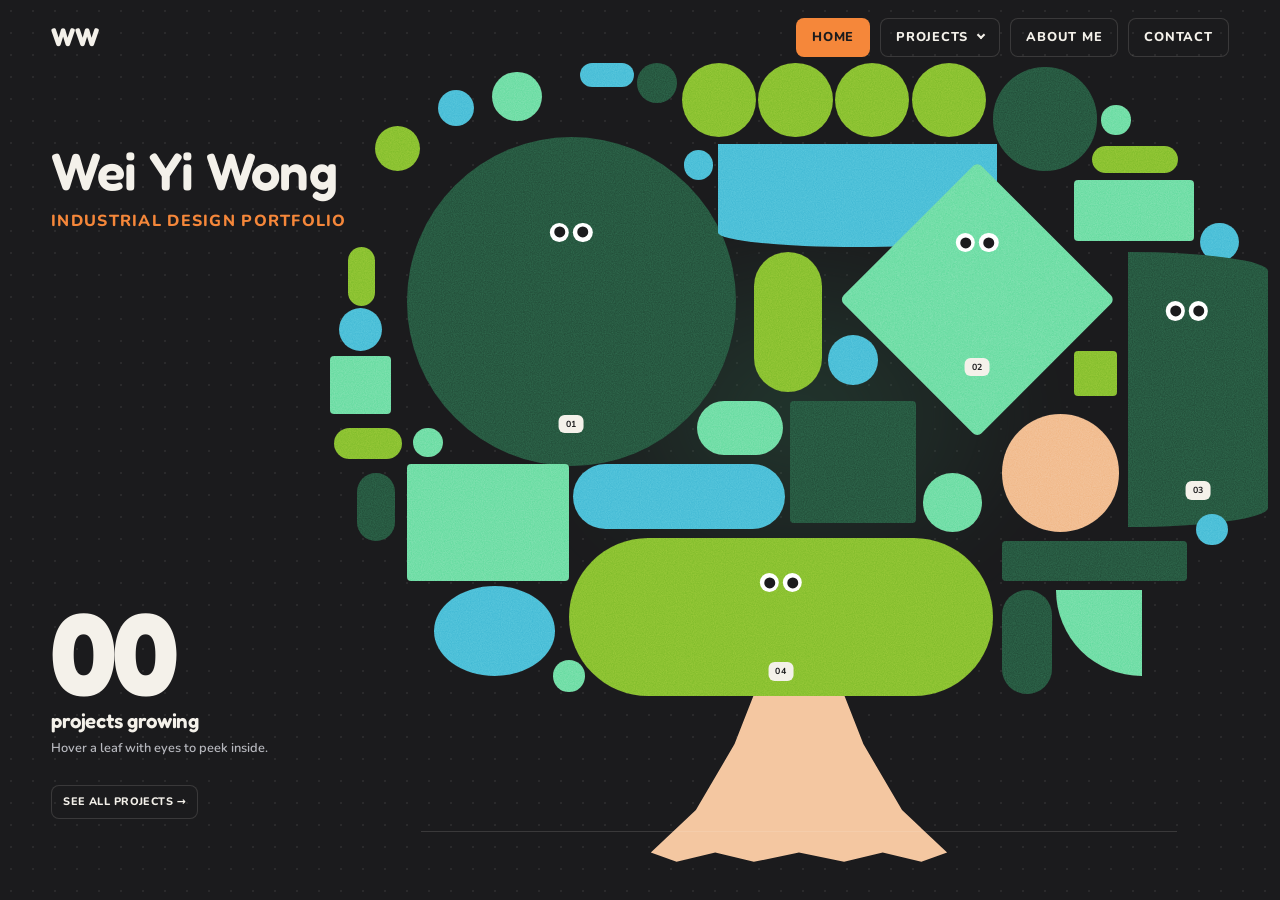
==== index.html @ 43189ab5 "Portfolio Website" ====
<!doctype html>
<html lang="en">
<head>
  <meta charset="utf-8">
  <meta name="viewport" content="width=device-width, initial-scale=1">
  <title>Wei Yi Wong · Industrial Design</title>
  <meta name="description" content="Industrial design portfolio of Wei Yi Wong, Wentworth Institute of Technology. Every leaf on the tree is a project.">
  <link rel="preconnect" href="https://fonts.googleapis.com">
  <link rel="preconnect" href="https://fonts.gstatic.com" crossorigin>
  <link href="https://fonts.googleapis.com/css2?family=Anton&family=Fredoka:wght@400..700&family=Nunito:ital,wght@0,400..800;1,400&display=swap" rel="stylesheet">
  <link rel="stylesheet" href="css/style.css">
  <link rel="stylesheet" href="css/tree.css">
</head>
<body class="home tree-home">
  <a class="skip-link" href="projects.html">Skip to projects</a>

  <header class="topbar">
    <a class="logo" href="index.html" aria-label="Wei Yi Wong, home">WW</a>
    <nav class="nav" aria-label="Main">
      <a class="btn ghost" href="index.html" aria-current="page">Home</a>
      <a class="btn ghost" href="projects.html">Projects</a>
      <a class="btn ghost" href="about.html">About me</a>
      <a class="btn ghost" href="contact.html">Contact</a>
    </nav>
  </header>

  <main class="t-stage">
    <!-- left: intro, then the big project number that changes with each leaf -->
    <section class="t-text" aria-label="Introduction">
      <h1 class="t-name">Wei Yi Wong</h1>
      <p class="t-kicker">Industrial Design Portfolio</p>

      <div class="t-label" id="tLabel" aria-live="polite">
        <div class="t-num" id="tNum"><span class="u">_</span>00</div>
        <h2 class="t-title" id="tTitle">projects growing</h2>
        <p class="t-tag" id="tTag">Hover a leaf with eyes to peek inside.</p>
        <a class="t-go" id="tGo" href="projects.html">See all projects →</a>
      </div>
    </section>

    <!-- right: the tree -->
    <div class="t-tree-wrap">
      <div class="t-glow" aria-hidden="true"></div>
      <div class="t-tree" id="tTree">
        <div class="t-trunk" aria-hidden="true">
          <span class="deco-worm" data-len="3" data-cell="20"></span>
        </div>
        <!-- leaves are added here by js/tree.js -->
        <div class="t-canopy" id="tCanopy"></div>
      </div>
      <div class="t-ground" aria-hidden="true"></div>
    </div>
  </main>

  <script src="js/projects.js"></script>
  <script src="js/tree.js"></script>
  <script src="js/worm-deco.js"></script>
  <script src="js/nav.js"></script>
</body>
</html>
---- css/style.css ----
/* =========================================================
   Wei Yi Wong portfolio: shared styles
   Look: dark page, flat grey blobs, little googly eyes,
   heavy rounded headings, small serif notes, one blue accent.
   ========================================================= */
:root {
  --bg: #1B1B1D;          /* near-black page */
  --panel: #262629;       /* slightly lighter boxes */
  --panel-2: #303034;
  --blob: #9A9DA4;        /* the grey of the blobs */
  --blob-hi: #ABAEB4;
  --text: #F4F1EA;        /* warm white */
  --muted: #B7B8BE;
  --dark: #1B1B1D;        /* text on grey or blue */
  --accent: #F5873A;      /* the one pop of colour: starburst orange */
  --white: #FFFFFF;

  --round: 32px;
  --display: "Poppins", "Nunito", system-ui, sans-serif;
  --serif: "Bitter", Georgia, serif;
}

* { box-sizing: border-box; }
html { scroll-behavior: smooth; }
body {
  margin: 0;
  background: var(--bg);
  color: var(--text);
  font-family: var(--serif);
  font-size: 1.05rem;
  line-height: 1.6;
  overflow-x: hidden;
}
img { max-width: 100%; display: block; }
h1, h2, h3 { font-family: var(--display); font-weight: 800; line-height: 1.02; margin: 0; letter-spacing: -.01em; }
a { color: inherit; }

:focus-visible {
  outline: 3px solid var(--accent);
  outline-offset: 4px;
  border-radius: 12px;
}

.skip-link {
  position: absolute; left: 16px; top: -60px; z-index: 100;
  background: var(--accent); color: var(--dark); border-radius: 999px;
  padding: 8px 16px; font-family: var(--display); font-weight: 700; text-decoration: none;
}
.skip-link:focus { top: 12px; }

/* ---------- top bar ---------- */
.topbar {
  position: relative; z-index: 20;
  display: flex; align-items: center; justify-content: space-between;
  gap: 12px; padding: 16px;
  max-width: 1280px; margin: 0 auto;
}
.home .topbar { position: absolute; top: 0; left: 0; right: 0; }
.logo {
  font-family: var(--display); font-weight: 800; font-size: 1.15rem;
  text-decoration: none; display: inline-flex; align-items: center; gap: 10px;
}
.logo-eyes { display: inline-flex; gap: 2px; }
.logo-eyes i {
  width: 14px; height: 14px; border-radius: 50%; background: var(--white); position: relative;
}
.logo-eyes i::after {
  content: ""; position: absolute; width: 8px; height: 8px; border-radius: 50%;
  background: var(--dark); right: 1px; top: 3px;
}
.nav { display: flex; gap: 10px; flex-wrap: wrap; }

/* ---------- buttons: soft pills that squish ---------- */
.btn {
  display: inline-flex; align-items: center; gap: 8px;
  font-family: var(--display); font-weight: 700; font-size: .95rem;
  color: var(--dark); text-decoration: none; cursor: pointer;
  background: var(--blob); border: 0; border-radius: 999px;
  padding: 10px 20px;
  transition: transform .2s cubic-bezier(.34, 1.56, .64, 1), background .2s;
}
.btn:hover { transform: scale(1.06, .94); background: var(--blob-hi); }
.btn:active { transform: scale(.94, 1.06); }
.btn.accent { background: var(--accent); }
.btn.accent:hover { background: #F8A262; }
.btn.ghost { background: transparent; color: var(--text); box-shadow: inset 0 0 0 2px var(--blob); }
.btn.ghost:hover { background: var(--panel-2); }
.btn[disabled] { opacity: .35; cursor: not-allowed; transform: none; }

/* ---------- orange starburst (like a sticker on the page) ---------- */
.burst {
  position: relative; display: inline-grid; place-items: center;
  width: 128px; height: 128px; color: var(--dark);
  font-family: var(--display); font-weight: 800; font-size: .95rem; line-height: 1.05;
  text-align: center;
}
.burst svg { position: absolute; inset: 0; width: 100%; height: 100%; }
.burst svg path { fill: var(--accent); }
.burst span { position: relative; transform: rotate(-8deg); padding: 0 22px; }

/* =========================================================
   LANDING PAGE
   ========================================================= */
.hero {
  position: relative;
  min-height: 100svh;
  overflow: hidden;
}
.blob-stage { position: absolute; inset: 0; z-index: 2; }

.hero-text {
  position: absolute; z-index: 3;
  left: clamp(16px, 6vw, 90px); top: clamp(90px, 16vh, 150px);
  max-width: min(92vw, 780px);
  pointer-events: none;
}
.hero-text h1 {
  font-size: clamp(3.2rem, 10vw, 7.5rem);
  color: var(--text);
}
.hero-text .subtitle {
  margin: 14px 0 0; font-family: var(--serif); font-weight: 500;
  font-size: clamp(1rem, 2.2vw, 1.3rem); color: var(--text);
}
.poke {
  position: absolute; z-index: 4; pointer-events: none;
  left: clamp(10px, 4vw, 60px); bottom: clamp(70px, 12vh, 110px);
  animation: spinSlow 18s linear infinite;
}
@keyframes spinSlow { to { transform: rotate(360deg); } }
.poke .burst span { animation: spinSlow 18s linear infinite reverse; }

.scroll-cue {
  position: absolute; z-index: 6; left: 50%; bottom: 20px;
  transform: translateX(-50%);
  display: flex; align-items: center; gap: 8px;
  font-family: var(--serif); font-size: 1rem; text-decoration: none;
  background: var(--bg); padding: 6px 16px; border-radius: 999px;
}
.scroll-cue .arrow { display: inline-block; animation: bob 1.6s ease-in-out infinite; }
@keyframes bob { 0%, 100% { transform: translateY(0); } 50% { transform: translateY(5px); } }

/* ---------- blobs ---------- */
.blob {
  position: absolute; left: 0; top: 0;
  padding: 0; margin: 0; border: 0; background: none;
  cursor: pointer; border-radius: 40%;
  will-change: transform;
  -webkit-tap-highlight-color: transparent;
}
.blob .blob-inner {
  width: 100%; height: 100%;
  transition: transform .4s cubic-bezier(.34, 1.56, .64, 1);
}
.blob svg { width: 100%; height: 100%; overflow: visible; display: block; }
.blob .body { fill: var(--blob); transition: fill .2s; }
.blob:hover .body, .blob.picked .body { fill: var(--blob-hi); }
.blob .eyes { transform-box: fill-box; transform-origin: center; transition: transform .08s; }
.blob.blink .eyes { transform: scaleY(.1); }
.blob .eye-white { fill: var(--white); }
.blob .pupil { fill: var(--dark); }
.blob .tag path { fill: var(--accent); }
.blob .tag text { font-family: var(--display); font-weight: 800; font-size: 15px; fill: var(--dark); }
.blob .tag { transform-box: fill-box; transform-origin: center; animation: spinSlow 14s linear infinite; }

.blob.hover .blob-inner { animation: jelly .8s ease-in-out infinite; }
@keyframes jelly {
  0%, 100% { transform: scale(1, 1); }
  30% { transform: scale(1.05, .95); }
  60% { transform: scale(.97, 1.04); }
}
.blob.squish .blob-inner { animation: squish .55s ease; }
@keyframes squish {
  0% { transform: scale(1, 1); }
  30% { transform: scale(1.22, .74); }
  55% { transform: scale(.9, 1.12); }
  80% { transform: scale(1.04, .97); }
  100% { transform: scale(1, 1); }
}
.blob.picked .blob-inner { transform: scale(1.06); animation: none; }

.giggle {
  position: absolute; z-index: 8; pointer-events: none;
  font-family: var(--serif); font-style: italic; font-size: 1.05rem; white-space: nowrap;
  color: var(--dark); background: var(--text); border-radius: 999px;
  padding: 3px 14px;
  animation: floatUp 1.4s ease forwards;
}
@keyframes floatUp {
  0% { opacity: 0; transform: translate(-50%, 0) scale(.6); }
  20% { opacity: 1; transform: translate(-50%, -14px) scale(1.05); }
  80% { opacity: 1; }
  100% { opacity: 0; transform: translate(-50%, -46px) scale(1); }
}

/* ---------- project card that pops out of a blob ---------- */
.project-card {
  position: absolute; z-index: 10;
  width: 270px; color: var(--dark);
  background: var(--text); border-radius: var(--round); padding: 14px;
  opacity: 0; transform: scale(.7); transform-origin: var(--origin, left center);
  transition: opacity .18s ease, transform .3s cubic-bezier(.34, 1.56, .64, 1);
  pointer-events: none;
}
.project-card.open { opacity: 1; transform: scale(1); pointer-events: auto; }
.project-card::before {          /* little speech-bubble tail */
  content: ""; position: absolute; top: var(--tail-y, 50%); left: -9px;
  width: 20px; height: 20px; background: var(--text);
  border-radius: 4px; transform: translateY(-50%) rotate(45deg);
}
.project-card.tail-right::before { left: auto; right: -9px; }
.project-card.tail-none::before { display: none; }
.project-card .thumb {
  aspect-ratio: 4 / 3; border-radius: 22px; overflow: hidden; background: var(--white);
}
.project-card .thumb img { width: 100%; height: 100%; object-fit: cover; }
.project-card h2 { font-size: 1.45rem; margin: 12px 4px 4px; }
.project-card p { margin: 0 4px 12px; font-size: .95rem; line-height: 1.4; }
.card-close {
  position: absolute; top: -10px; right: -10px; z-index: 2;
  width: 34px; height: 34px; border-radius: 50%; cursor: pointer; border: 0;
  background: var(--accent); color: var(--dark); font-weight: 900; font-size: .95rem;
}

/* ---------- projects grid ---------- */
.section { position: relative; padding: 90px 16px; max-width: 1280px; margin: 0 auto; }
.section-title { font-size: clamp(2.6rem, 7vw, 4.6rem); }
.section-sub { font-family: var(--serif); font-size: 1.1rem; margin: 10px 0 44px; color: var(--muted); }

.project-grid {
  display: grid; gap: 34px 26px;
  grid-template-columns: repeat(auto-fit, minmax(250px, 1fr));
}
.p-card {
  display: block; text-decoration: none; position: relative;
  transition: transform .3s cubic-bezier(.34, 1.56, .64, 1);
}
/* (picture hover effects removed) */
.p-card .thumb {
  aspect-ratio: 1 / 1; border-radius: 42% 58% 48% 52% / 46% 44% 56% 54%;  /* soft blob frame */
  overflow: hidden; background: var(--white);
  transition: border-radius .5s ease;
}
.p-card:nth-child(2n) .thumb { border-radius: 55% 45% 52% 48% / 44% 56% 44% 56%; }
.p-card .thumb img { width: 100%; height: 100%; object-fit: cover; }
.p-card .peek {                  /* googly eyes peeking over the photo */
  position: absolute; top: 4%; right: 10%; display: flex; gap: 3px; z-index: 2;
}
.p-card .peek i {
  width: 22px; height: 22px; border-radius: 50%; background: var(--white); position: relative;
  box-shadow: 0 0 0 4px var(--bg);
}
.p-card .peek i::after {
  content: ""; position: absolute; width: 12px; height: 12px; border-radius: 50%;
  background: var(--dark); left: 3px; bottom: 3px; transition: transform .3s;
}
.p-card:hover .peek i::after { transform: translate(5px, -5px); }
.p-card .num {
  font-family: var(--display); font-weight: 800; font-size: .9rem; color: var(--accent);
  display: block; margin: 18px 4px 2px;
}
.p-card h3 { font-size: 1.7rem; margin: 0 4px 6px; }
.p-card p { margin: 0 4px; font-size: .98rem; line-height: 1.45; color: var(--muted); }

.footer {
  padding: 60px 16px 80px; max-width: 1280px; margin: 0 auto;
  display: flex; flex-wrap: wrap; align-items: center; justify-content: space-between; gap: 30px;
  border-top: 2px solid var(--panel-2);
}
.footer p { margin: 6px 0; color: var(--muted); }
.footer .big { font-family: var(--display); font-weight: 800; font-size: clamp(1.8rem, 4vw, 2.6rem); color: var(--text); line-height: 1.1; }
.footer a { color: var(--text); }

/* =========================================================
   PROJECT PAGE
   ========================================================= */
.p-hero {
  max-width: 1280px; margin: 0 auto; padding: 24px 16px 30px;
  display: grid; gap: 34px; align-items: center;
}
@media (min-width: 860px) { .p-hero { grid-template-columns: 1fr 1.1fr; } }
.p-hero h1 { font-size: clamp(2.8rem, 8vw, 5.4rem); }
.p-hero .summary { font-size: 1.12rem; margin: 18px 0 22px; max-width: 32em; color: var(--text); }
.badge {
  display: inline-flex; align-items: center; gap: 8px;
  font-family: var(--display); font-weight: 700; font-size: .95rem; color: var(--dark);
  background: var(--blob); border-radius: 999px; padding: 6px 16px 6px 8px;
}
.badge svg { width: 24px; height: 24px; }
.badge.growing { background: var(--accent); }
.hero-frame {
  border: 0; border-radius: 40px; background: var(--white); overflow: hidden;
  cursor: zoom-in; padding: 0; display: block; width: 100%;
  transition: transform .3s cubic-bezier(.34, 1.56, .64, 1);
}
.hero-frame img { width: 100%; max-height: 70vh; object-fit: contain; background: var(--white); }

/* journey path */
.journey-wrap { max-width: 1280px; margin: 0 auto; padding: 20px 16px 0; }
.journey-title { font-size: clamp(2rem, 5vw, 3rem); }
.journey-hint { font-family: var(--serif); font-size: 1rem; margin: 6px 0 4px; color: var(--muted); }
.journey-scroll { overflow-x: auto; overflow-y: hidden; padding: 10px 0 16px; -webkit-overflow-scrolling: touch; }
.journey { position: relative; margin: 0 auto; }
.journey svg.trail { position: absolute; inset: 0; width: 100%; height: 100%; overflow: visible; }
.trail-back { fill: none; stroke: var(--panel-2); stroke-width: 12; stroke-linecap: round; }
.trail-progress { fill: none; stroke: var(--accent); stroke-width: 4; stroke-linecap: round; }
.trail-dots { fill: none; stroke: var(--muted); stroke-width: 3; stroke-dasharray: 1 13; stroke-linecap: round; }

.stage-bubble {
  position: absolute; transform: translate(-50%, -50%);
  width: 92px; height: 86px; border: 0; padding: 0; cursor: pointer;
  border-radius: 48% 52% 44% 56% / 55% 50% 50% 45%;
  background: var(--blob); color: var(--dark);
  font-family: var(--display); font-weight: 800; font-size: 1.5rem;
  display: grid; place-items: center;
  transition: transform .35s cubic-bezier(.34, 1.56, .64, 1), background .2s;
}
.stage-bubble:nth-child(2n) { border-radius: 56% 44% 52% 48% / 46% 56% 44% 54%; }
.stage-bubble:hover { transform: translate(-50%, -50%) scale(1.08, .94); }
.stage-bubble.active { background: var(--accent); transform: translate(-50%, -50%) scale(1.15); }
.stage-bubble.soon { background: transparent; box-shadow: inset 0 0 0 3px var(--blob); color: var(--muted); }
.stage-bubble .label {
  position: absolute; top: calc(100% + 8px); left: 50%; transform: translateX(-50%);
  font-family: var(--serif); font-weight: 600; font-size: .9rem; white-space: nowrap; color: var(--text);
}
.stage-bubble .tick {
  position: absolute; right: -2px; top: -2px; width: 22px; height: 22px; border-radius: 50%;
  background: var(--text); color: var(--dark); display: none; place-items: center; font-size: .75rem;
}
.stage-bubble.visited .tick { display: grid; }

.walker {
  position: absolute; width: 56px; height: 50px; z-index: 4; pointer-events: none;
  transform: translate(-50%, -125%);
  transition: left .8s cubic-bezier(.45, 0, .2, 1), top .8s cubic-bezier(.45, 0, .2, 1);
}
.walker svg { width: 100%; height: 100%; overflow: visible; }
.walker.walking svg { animation: hop .22s ease-in-out infinite alternate; }
@keyframes hop { from { transform: translateY(0) scale(1.04, .96); } to { transform: translateY(-6px) scale(.97, 1.03); } }

/* progress bar */
.progress { display: flex; align-items: center; gap: 12px; }
.progress-track { flex: 1; height: 10px; border-radius: 999px; background: var(--panel-2); overflow: hidden; }
.progress-fill { height: 100%; width: 0; background: var(--accent); border-radius: 999px; transition: width .6s ease; }
.progress-text { font-family: var(--display); font-weight: 700; font-size: .9rem; min-width: 3.5em; color: var(--muted); }

/* stage panel */
.panel { max-width: 1280px; margin: 26px auto 0; padding: 0 16px; }
.panel-card {
  background: var(--panel); border-radius: 40px;
  padding: clamp(20px, 4vw, 44px);
  animation: popIn .4s cubic-bezier(.34, 1.56, .64, 1);
}
@keyframes popIn { from { opacity: 0; transform: translateY(14px) scale(.98); } to { opacity: 1; transform: none; } }
.panel-head { display: flex; flex-wrap: wrap; align-items: flex-end; justify-content: space-between; gap: 14px; }
.panel-head h2 { font-size: clamp(2rem, 5vw, 3rem); }
.stage-num { display: block; font-family: var(--display); font-weight: 700; font-size: .9rem; color: var(--accent); margin-bottom: 6px; }
.panel-nav { display: flex; gap: 10px; }
.panel-notes { font-size: 1.1rem; max-width: 44em; margin: 18px 0 28px; }
.soon-box {
  margin-top: 22px; text-align: center; padding: 50px 10px; border-radius: 30px;
  box-shadow: inset 0 0 0 3px var(--panel-2); font-family: var(--serif); font-style: italic; font-size: 1.3rem; color: var(--muted);
}

/* gallery: in order, each image uncropped */
.gallery { display: grid; gap: 24px; grid-template-columns: repeat(auto-fill, minmax(230px, 1fr)); align-items: start; }
.g-item { margin: 0; }
.g-btn {
  display: block; width: 100%; padding: 0; border: 0; cursor: zoom-in;
  border-radius: 24px; overflow: hidden; background: var(--white); position: relative;
  transition: transform .3s cubic-bezier(.34, 1.56, .64, 1);
}
.g-btn img { width: 100%; height: auto; }
.g-ver {
  position: absolute; left: 10px; top: 10px;
  font-family: var(--display); font-weight: 800; font-size: .85rem; color: var(--dark);
  background: var(--accent); border-radius: 999px; padding: 1px 10px;
}
.g-item figcaption { font-size: .95rem; line-height: 1.45; margin: 10px 4px 0; color: var(--muted); }

/* version row */
.versions { display: flex; flex-wrap: wrap; gap: 8px; margin: 0 0 24px; align-items: center; }
.versions span { font-family: var(--display); font-weight: 700; margin-right: 4px; }
.versions .btn { padding: 5px 14px; font-size: .88rem; }

/* before / after slider */
.compare-wrap { margin: 0 0 32px; }
.compare-wrap h3 { font-size: 1.3rem; margin-bottom: 12px; }
.compare {
  position: relative; max-width: 720px; border-radius: 30px; overflow: hidden;
  background: var(--white); aspect-ratio: 4 / 3; user-select: none; touch-action: pan-y;
}
.compare img { position: absolute; inset: 0; width: 100%; height: 100%; object-fit: contain; background: var(--white); }
.compare .after { clip-path: inset(0 0 0 var(--pos, 50%)); }
.compare .handle {
  position: absolute; top: 0; bottom: 0; left: var(--pos, 50%); width: 3px; background: var(--dark);
  transform: translateX(-50%); pointer-events: none;
}
.compare .handle::after {
  content: "↔"; position: absolute; top: 50%; left: 50%; transform: translate(-50%, -50%);
  width: 46px; height: 46px; border-radius: 50%; background: var(--accent); color: var(--dark);
  display: grid; place-items: center; font-weight: 900;
}
.compare input[type=range] { position: absolute; inset: 0; width: 100%; height: 100%; opacity: 0; cursor: ew-resize; margin: 0; }
.compare .tag {
  position: absolute; bottom: 12px; font-family: var(--display); font-weight: 700; font-size: .85rem;
  color: var(--text); background: var(--dark); border-radius: 999px; padding: 2px 12px; pointer-events: none;
}
.compare .tag.l { left: 12px; } .compare .tag.r { right: 12px; }

/* end buttons */
.end-row {
  max-width: 1280px; margin: 56px auto 0; padding: 0 16px 90px;
  display: flex; flex-wrap: wrap; justify-content: center; gap: 14px;
}
.end-row .btn { font-size: 1.05rem; padding: 13px 26px; }

/* lightbox */
.lightbox {
  position: fixed; inset: 0; z-index: 100; display: none;
  background: rgba(20, 20, 22, .96);
  padding: 64px 16px 20px; flex-direction: column; align-items: center; justify-content: center;
}
.lightbox.open { display: flex; }
.lightbox figure { margin: 0; max-width: min(1100px, 100%); display: flex; flex-direction: column; align-items: center; min-height: 0; }
.lightbox img { max-width: 100%; max-height: calc(100svh - 180px); object-fit: contain; border-radius: 24px; background: var(--white); }
.lightbox figcaption { margin-top: 14px; text-align: center; font-size: 1rem; max-width: 42em; color: var(--text); }
.lb-count { font-family: var(--display); font-weight: 700; color: var(--accent); margin-right: 8px; }
.lb-btn {
  position: absolute; width: 52px; height: 52px; border-radius: 50%; border: 0; cursor: pointer;
  font-size: 1.3rem; font-weight: 900; display: grid; place-items: center;
  background: var(--blob); color: var(--dark); transition: transform .2s cubic-bezier(.34, 1.56, .64, 1);
}
.lb-btn:hover { transform: scale(1.1, .92); }
.lb-prev { left: 14px; top: 50%; margin-top: -26px; }
.lb-next { right: 14px; top: 50%; margin-top: -26px; }
.lb-close { right: 16px; top: 14px; background: var(--accent); }
@media (max-width: 640px) {
  .lb-prev, .lb-next { top: auto; bottom: 16px; margin-top: 0; }
  .lightbox { padding-bottom: 86px; }
}

.not-found { text-align: center; padding: 120px 16px; }
.not-found p { color: var(--muted); }

/* =========================================================
   REDUCED MOTION: keep it calm
   ========================================================= */
@media (prefers-reduced-motion: reduce) {
  *, *::before, *::after {
    animation-duration: .001ms !important; animation-iteration-count: 1 !important;
    transition-duration: .001ms !important; scroll-behavior: auto !important;
  }
}

/* =========================================================
   TOP BAR TABS + PROJECTS / ABOUT PAGES
   ========================================================= */
.nav a[aria-current="page"] { background: var(--accent); color: var(--dark); box-shadow: none; }
.home .hero { height: 100svh; }            /* the landing page is one full screen */

.page-head { max-width: 1280px; margin: 0 auto; padding: 40px 16px 10px; }
.page-head h1 { font-size: clamp(3rem, 9vw, 6rem); }
.page-head p { font-size: 1.15rem; color: var(--muted); margin: 12px 0 0; max-width: 34em; }
.projects-page .section { padding-top: 30px; }

.about {
  max-width: 1280px; margin: 0 auto; padding: 30px 16px 90px;
  display: grid; gap: 50px; align-items: start;
}
@media (min-width: 860px) { .about { grid-template-columns: .9fr 1.1fr; } }
.about-photo {
  position: relative; aspect-ratio: 4 / 5; background: var(--blob);
  border-radius: 46% 54% 42% 58% / 40% 44% 56% 60%;
  display: grid; place-items: center; overflow: hidden;
  color: var(--dark); font-family: var(--display); font-weight: 700; text-align: center;
}
.about-photo img { width: 100%; height: 100%; object-fit: cover; position: absolute; inset: 0; }
.about-photo .eyes2 { position: absolute; top: 18%; right: 20%; display: flex; gap: 6px; }
.about-photo .eyes2 i { width: 34px; height: 34px; border-radius: 50%; background: var(--white); position: relative; }
.about-photo .eyes2 i::after { content: ""; position: absolute; width: 20px; height: 20px; border-radius: 50%; background: var(--dark); left: 3px; top: 8px; }
.about h2 { font-size: clamp(1.6rem, 4vw, 2.2rem); margin: 34px 0 14px; }
.about h2:first-child { margin-top: 0; }
.about p { margin: 0 0 14px; max-width: 36em; }
.pills { display: flex; flex-wrap: wrap; gap: 10px; padding: 0; margin: 0; list-style: none; }
.pills li {
  font-family: var(--display); font-weight: 700; font-size: .95rem; color: var(--dark);
  background: var(--blob); border-radius: 999px; padding: 7px 16px;
  transition: transform .2s cubic-bezier(.34, 1.56, .64, 1);
}
.pills li:hover { transform: rotate(-3deg) scale(1.06); }
.pills li:nth-child(5n+3) { background: var(--accent); }
.contact-row { display: flex; flex-wrap: wrap; gap: 12px; margin-top: 8px; }

@media (max-width: 520px) {
  .topbar { padding: 12px; gap: 8px; }
  .logo { font-size: 1rem; gap: 6px; }
  .nav { gap: 6px; }
  .nav .btn { padding: 7px 11px; font-size: .82rem; }
}
.about-photo { width: 100%; max-width: 420px; justify-self: center; }

/* =========================================================
   WORMS (landing page): thick rounded lines packed like Tetris
   ========================================================= */
.worm { pointer-events: none; border-radius: 18px; will-change: auto; }
.worm .blob-inner { transform-origin: 50% 50%; animation: breathe 4.5s ease-in-out infinite; }
.worm svg { overflow: visible; }
.worm .body, .worm:hover .body, .worm.picked .body {
  fill: none; stroke: var(--blob);
  stroke-linecap: round; stroke-linejoin: round;
  pointer-events: stroke;               /* only the worm itself is clickable */
  transition: stroke .2s;
}
.worm:hover .body, .worm.picked .body, .worm.hover .body { stroke: var(--blob-hi); }
.worm .eyes, .worm .tag { pointer-events: auto; }
.worm.hover .blob-inner { animation: wriggle .6s ease-in-out infinite; }
.worm.picked .blob-inner { transform: scale(1.04); animation: none; }
.worm.pea .body { stroke: #7F8289; }

@keyframes breathe {
  0%, 100% { transform: scale(1, 1); }
  50% { transform: scale(1.015, .985); }
}
@keyframes wriggle {
  0%, 100% { transform: rotate(0) scale(1, 1); }
  25% { transform: rotate(-2deg) scale(1.03, .97); }
  75% { transform: rotate(2deg) scale(.98, 1.02); }
}

/* =========================================================
   CURSOR (whole site)
   ========================================================= */
/* regular cursor; a pointing hand over anything clickable */
body button, body [role="button"], .worm.is-project, .worm.is-project * { cursor: pointer; }

/* Project worms wear their own colour (set in js/projects.js) */
.worm.is-project .body,
.worm.is-project:hover .body,
.worm.is-project.hover .body,
.worm.is-project.picked .body { stroke: var(--worm, var(--blob)); }
.worm.is-project:hover .blob-inner, .worm.is-project.picked .blob-inner { filter: brightness(1.08); }
.worm.is-project .tag path { fill: var(--text); }   /* cream star reads on every colour */

/* =========================================================
   HUNGRY WORMS: the coloured worms want the apple cursor
   ========================================================= */
.worm .mouth-in {
  transform-box: fill-box; transform-origin: 50% 30%;
  transform: scale(.4, 0); transition: transform .25s cubic-bezier(.34, 1.56, .64, 1);
}
.worm .mouth-hole { fill: var(--dark); }
.worm .tongue { fill: #F29BAA; }
.worm .pupil { transform-box: fill-box; transform-origin: center; transition: transform .2s; }

/* apple is near: mouth opens, eyes go big */
.worm.hungry .mouth-in { transform: scale(1, 1); }
.worm.hungry .pupil { transform: scale(1.18); }
.worm.hungry .blob-inner { animation: drool 1s ease-in-out infinite; }
@keyframes drool {
  0%, 100% { transform: scale(1, 1) rotate(0); }
  50% { transform: scale(1.025, .98) rotate(-.8deg); }
}

/* apple is on the worm: chomp chomp */
.worm.munch .mouth-in { animation: chomp .32s ease-in-out infinite alternate; }
.worm.munch .blob-inner { animation: munchBody .32s ease-in-out infinite alternate; }
@keyframes chomp { from { transform: scale(1.1, 1.15); } to { transform: scale(.9, .15); } }
@keyframes munchBody { from { transform: scale(1.03, .97); } to { transform: scale(.99, 1.02); } }
.worm.munch.full .mouth-in { animation: none; transform: scale(.9, .35); }   /* happy and full */
.worm.munch.full .blob-inner { animation: drool 1.4s ease-in-out infinite; }


/* =========================================================
   CASE-STUDY PAGE (fifi.html)
   Your Squarespace layout, measured from your screenshots,
   in the dark, wormy look of the home page.
   Every section uses the same side margins (--edge) so the
   headings line up exactly down the page.
   ========================================================= */
body.case {
  --edge: 4vw;                                   /* left/right page margin */
  --body: clamp(1rem, 1.22vw, 1.35rem);          /* paragraph size */
  font-size: var(--body); line-height: 1.5;
}
.case p { margin: 0 0 1.1em; }

/* hero */
.case-hero { position: relative; height: 100svh; min-height: 520px; overflow: hidden; }
.case-hero-img { position: absolute; inset: 0; width: 100%; height: 100%; object-fit: cover; }
.case-hero::after {
  content: ""; position: absolute; inset: 0; pointer-events: none;
  background:
    linear-gradient(90deg, rgba(27, 27, 29, .55), rgba(27, 27, 29, 0) 45%),
    linear-gradient(180deg, rgba(27, 27, 29, .5), rgba(27, 27, 29, 0) 18%, rgba(27, 27, 29, 0) 62%, var(--bg) 100%);
}
.case-hero .topbar { position: absolute; top: 0; left: 0; right: 0; z-index: 3; max-width: none; padding: 16px var(--edge); }
.case-burst { position: absolute; z-index: 2; left: var(--edge); top: 33%; width: clamp(80px, 9vw, 130px); height: clamp(80px, 9vw, 130px); }
.case-burst .burst { width: 100%; height: 100%; animation: spinSlow 18s linear infinite; }
.case-title {
  position: absolute; z-index: 2; left: calc(var(--edge) - .06em); bottom: clamp(60px, 14vh, 150px); margin: 0;
  font-size: clamp(5rem, 15vw, 13rem); line-height: .8; color: var(--text);
}
.case-sub { position: absolute; z-index: 2; left: var(--edge); bottom: clamp(24px, 7vh, 80px); margin: 0; font-size: clamp(1rem, 1.6vw, 1.25rem); }

/* every section: same margins, generous space between */
.case-section { position: relative; padding: clamp(40px, 5vw, 90px) var(--edge) 0; }
.case-h { font-size: clamp(3rem, 6vw, 7.5rem); line-height: .95; margin: 0 0 clamp(28px, 3.6vw, 64px); }
.case-h .num { display: block; font-size: max(.9rem, .15em); color: var(--accent); margin-bottom: .35em; letter-spacing: 0; }
.case-h2 { font-size: clamp(2rem, 2.9vw, 3.4rem); line-height: 1; margin: 0 0 clamp(26px, 3vw, 50px); }
.case-label { font-family: var(--serif); font-weight: 500; font-size: clamp(1.2rem, 1.5vw, 1.7rem); margin: 0 0 clamp(18px, 2vw, 34px); }
.case-col-title { font-size: clamp(1.05rem, 1.25vw, 1.4rem); margin: 0; }

/* white "paper" panels for drawings */
.case-panel { position: relative; background: var(--white); color: var(--dark); margin: 0; border-radius: 34px; }
.case-panel-title { text-align: center; font-family: var(--display); font-weight: 800; font-size: clamp(1.1rem, 1.3vw, 1.45rem); margin: 0 0 clamp(18px, 2.4vw, 46px); }

/* pictures: click to enlarge */
.case .zoom { display: block; width: 100%; padding: 0; border: 0; background: none; }
.case .zoom img { width: 100%; height: auto; transition: transform .35s ease; }
.case .card { background: var(--white); border-radius: 26px; overflow: hidden; }
.case .photo { border-radius: 26px; overflow: hidden; }
.case .bright img { filter: brightness(1.2) contrast(1.06); }      /* lifts the dull grey foam photos */
.case .cutout { overflow: visible; }
.case .cutout img { filter: url(#cutout); }                          /* white background removed, model brightened */

/* ---------- 01 OVERVIEW: text 42% | gap 9% | ideation board ---------- */
.case-two { display: grid; grid-template-columns: 42% 1fr; column-gap: 9%; align-items: start; }
.case-acc {
  position: relative; border-top: 2px solid var(--blob); border-bottom: 2px solid var(--blob);
  margin-top: clamp(30px, 6vw, 110px); padding: clamp(18px, 1.8vw, 30px) 0 clamp(10px, 1.2vw, 20px);
}
.case-acc summary {
  list-style: none; display: flex; justify-content: space-between; align-items: center;
  font-family: var(--display); font-weight: 800; font-size: clamp(1.6rem, 2.6vw, 3.1rem); line-height: 1.1;
  margin-bottom: clamp(14px, 1.4vw, 26px);
}
.case-acc summary::-webkit-details-marker { display: none; }
.case-acc summary i { position: relative; flex: none; width: 26px; height: 3px; border-radius: 3px; background: var(--accent); }
.case-acc summary i::after {
  content: ""; position: absolute; left: 11.5px; top: -11.5px; width: 3px; height: 26px; border-radius: 3px; background: var(--accent);
  transition: transform .25s ease;
}
.case-acc[open] summary i::after { transform: scaleY(0); }
.case-board { padding: clamp(24px, 3.4vw, 64px) clamp(18px, 2.6vw, 50px) clamp(30px, 4vw, 80px); }

/* ---------- 02 IDEATION: three equal columns, set in from the heading ---------- */
.case-three { display: grid; grid-template-columns: repeat(3, 1fr); column-gap: 1.5%; width: 100%; margin: 0 auto; padding: 0; }   /* full width, centred */
.case-three > div { display: flex; flex-direction: column; gap: clamp(16px, 2.2vw, 40px); }
.case-missing {
  display: grid; place-items: center; text-align: center; aspect-ratio: 4 / 3; border-radius: 26px;
  box-shadow: inset 0 0 0 3px var(--panel-2); color: var(--muted); font-style: italic; padding: 20px;
}

/* ---------- 03 ITERATION: orthographic 53% | gap 5.5% | foam models ---------- */
.case-iter { display: grid; grid-template-columns: 53% 1fr; column-gap: 5.5%; align-items: stretch; }
.case-ortho { display: grid; grid-template-columns: 1fr 1fr; gap: 3%; padding: 3.5% 3%; }
.case-foam { position: relative; min-height: 100%; }
.case-foam p { width: 48%; }
.case-foam .foam-a { position: absolute; right: -2%; top: -8%; width: 52%; }   /* tall early model, top right */
.case-foam .foam-b { position: absolute; left: -10%; bottom: -4%; width: 66%; } /* tooth model, bottom left */

/* ---------- 04 FINAL PROTOTYPE: four across, bottoms lined up ---------- */
.case-four { display: grid; grid-template-columns: 20fr 23fr 23fr 4fr 20fr; column-gap: 1.8%; align-items: end; }
.case-four > :nth-child(4) { grid-column: 5; }

/* how to use: steps 30% (set in) | storyboard */
.case-howto { display: grid; grid-template-columns: 34% 1fr; align-items: center; margin-top: clamp(28px, 3.2vw, 56px); }
.case-howto > div:first-child { padding-left: 4.5%; }
.case-howto .case-panel { margin-right: 4%; padding: 1.2%; }
.case-steps { margin: 0; padding: 0 0 0 5%; list-style: none; counter-reset: step; }
.case-steps li { position: relative; counter-increment: step; margin: 0 0 clamp(26px, 3.6vw, 64px); padding-left: 2.6em; max-width: 21em; }
.case-steps li:last-child { margin-bottom: 0; }
.case-steps li::before {
  content: counter(step); position: absolute; left: 0; top: -.15em;
  width: 1.8em; height: 1.7em; display: grid; place-items: center;
  border-radius: 48% 52% 44% 56% / 55% 50% 50% 45%; background: var(--accent); color: var(--dark);
  font-family: var(--display); font-weight: 800; font-size: .9em;
}

.case-end {
  position: relative; margin: clamp(80px, 9vw, 150px) var(--edge) 0; padding: 40px 0 90px;
  display: flex; justify-content: center; gap: 14px; flex-wrap: wrap; border-top: 2px solid var(--panel-2);
}
.case-end .btn { font-size: 1.05rem; padding: 13px 26px; }

/* ---------- phones and small tablets: stack everything ---------- */
@media (max-width: 899px) {
  .case-two, .case-iter, .case-howto { grid-template-columns: 1fr; row-gap: 40px; }
  .case-three { grid-template-columns: 1fr; row-gap: 40px; padding: 0; width: 100%; }
  .case-four { grid-template-columns: 1fr 1fr; gap: 16px; }
  .case-four > :nth-child(4) { grid-column: auto; }
  .case-foam { min-height: 0; }
  .case-foam p { width: auto; }
  .case-foam .foam-a, .case-foam .foam-b { position: static; width: 70%; }
  .case-foam .foam-a { margin-left: auto; }
  .case-foam .foam-b { margin-top: -12%; }
  .case-howto > div:first-child { padding-left: 0; }
  .case-howto .case-panel { margin-right: 0; }
}

/* =========================================================
   WORMS (js/worm-deco.js)
   ========================================================= */
.deco-worm { position: absolute; z-index: 4; display: block; pointer-events: none; }
.deco-worm svg { display: block; overflow: visible; }
.deco-worm .body { fill: none; stroke: var(--blob); stroke-linecap: round; stroke-linejoin: round; pointer-events: stroke; transition: stroke .2s; }
.deco-worm .eyes { transform-box: fill-box; transform-origin: center; transition: transform .08s; pointer-events: auto; }
.deco-worm.blink .eyes { transform: scaleY(.1); }
.deco-worm .eye-white { fill: var(--white); }
.deco-worm .pupil { fill: var(--dark); }
.deco-worm .wig { transform-origin: 50% 50%; transform-box: fill-box; animation: breathe 4.5s ease-in-out infinite; }
.deco-worm:hover .body { stroke: var(--blob-hi); }
.deco-worm.wriggle .wig { animation: wriggle .6s ease-in-out infinite; }
.deco-worm.squish .wig { animation: squish .55s ease; }

/* worms that are EATING the end of a word */
.eat { position: relative; display: inline-block; white-space: nowrap; }
.bite {
  display: inline-block;
  /* two round bites taken out of the right side of the last letter */
  -webkit-mask: radial-gradient(circle at 104% 36%, transparent .17em, #000 .175em),
                radial-gradient(circle at 98% 72%, transparent .15em, #000 .155em);
  -webkit-mask-composite: source-in;
          mask: radial-gradient(circle at 104% 36%, transparent .17em, #000 .175em),
                radial-gradient(circle at 98% 72%, transparent .15em, #000 .155em);
          mask-composite: intersect;
}
.deco-worm.eater .mouth-in { transform-box: fill-box; transform-origin: 70% 50%; animation: chomp .3s ease-in-out infinite alternate; }
.deco-worm.eater .wig { animation: munchBody .3s ease-in-out infinite alternate; }
.deco-worm.eater.full .mouth-in { animation: none; transform: scale(.8, .3); }
.deco-worm.eater.full .wig { animation: breathe 3s ease-in-out infinite; }
.deco-worm .mouth-hole { fill: var(--dark); }
.deco-worm .tongue { fill: #F29BAA; }
.crumb {
  position: absolute; width: .09em; height: .09em; border-radius: 40%; background: var(--text);
  pointer-events: none; animation: crumb 1.4s ease-in infinite;
}
@keyframes crumb {
  0% { opacity: 0; transform: translate(0, 0) rotate(0); }
  15% { opacity: 1; }
  100% { opacity: 0; transform: translate(var(--dx, -.1em), .7em) rotate(140deg); }
}

/* other worm spots */
.w-onLine { right: 8%; top: 0; transform: translateY(-100%); }
.w-topRight { right: 6%; top: 0; transform: translateY(-82%); }
.w-peekLeft { left: 0; bottom: 8%; transform: translateX(-72%); }

/* the image viewer */
.case .lightbox img { border-radius: 24px; }

/* project name written along a coloured worm, shown on hover / focus / first tap */
.worm .name {
  font-family: var(--display); font-weight: 800; fill: var(--dark);
  letter-spacing: .02em; pointer-events: none;
  opacity: 0; transition: opacity .2s ease;
}
.worm.named .name { opacity: 1; }
.worm.is-project.named .tag { opacity: 0; transition: opacity .2s; }   /* star steps aside for the name */

/* =========================================================
   ABOUT ME (about.html): your layout from the About me
   screenshots, in the dark wormy style
   ========================================================= */
.about-page .topbar { max-width: none; padding: 16px var(--edge); }

/* intro: text 8%–46% | photo 54%–88% */
.ab-intro {
  display: grid; grid-template-columns: 46% 34%; column-gap: 8%; align-items: center;
  padding: clamp(40px, 6vw, 110px) 4% clamp(60px, 8vw, 140px) 8%;
}
.ab-hi { font-family: var(--serif); font-size: clamp(2rem, 3.6vw, 4.6rem); line-height: 1; margin: 0 0 .25em; }
.ab-name { font-size: clamp(3rem, 5.8vw, 7.4rem); line-height: 1; margin: 0 0 clamp(30px, 5vw, 90px); }
.ab-bio { font-size: clamp(1.05rem, 1.3vw, 1.5rem); line-height: 1.5; max-width: 34em; margin: 0; }
.ab-photo { position: relative; margin: 0; }
.ab-photo img { width: 100%; aspect-ratio: 856 / 1130; object-fit: cover; border-radius: 34px; }

/* education + skills right-aligned on the left, experience on the right */
.ab-cv {
  display: grid; grid-template-columns: 35% 1fr; column-gap: 8%;
  padding: clamp(40px, 6vw, 100px) 4% 0 3%;
}
.ab-left { text-align: right; }
.ab-h { font-size: clamp(2.4rem, 4.4vw, 5.6rem); margin-bottom: clamp(24px, 3.4vw, 60px); }
.ab-skills-h { margin-top: clamp(40px, 6vw, 110px); }
.ab-entry { margin-bottom: clamp(26px, 2.8vw, 48px); }
.ab-entry h3 { font-size: clamp(1.05rem, 1.55vw, 1.8rem); line-height: 1.25; margin: 0 0 .7em; }
.ab-entry p { margin: 0 0 .6em; font-size: clamp(1rem, 1.3vw, 1.5rem); }
.ab-right .ab-entry p:not(.ab-date) { max-width: 40em; }
.ab-date { font-style: italic; color: var(--accent); }
.ab-skills { list-style: none; margin: 0; padding: 0; }
.ab-skills li { font-size: clamp(1rem, 1.3vw, 1.5rem); margin: 0 0 1.1em; }
.ab-skills li::after {   /* the little dash after each skill, as a tiny orange worm */
  content: ""; display: inline-block; vertical-align: middle;
  width: .9em; height: .34em; margin-left: .45em; border-radius: 1em; background: var(--accent);
}

/* contact */
.ab-contact {
  position: relative; text-align: center; margin: clamp(60px, 8vw, 140px) var(--edge) 0;
  padding: clamp(40px, 4vw, 70px) 0 90px; border-top: 2px solid var(--panel-2);
  font-size: clamp(1.05rem, 1.5vw, 1.7rem);
}
.ab-contact p { margin: 0 auto .8em; max-width: none; }
.ab-contact a { color: var(--text); text-underline-offset: 5px; }
.ab-contact a:hover { color: var(--accent); }
.ab-contact span[aria-hidden] { color: var(--muted); margin: 0 .4em; }

@media (max-width: 899px) {
  .ab-intro { grid-template-columns: 1fr; row-gap: 40px; padding: 30px var(--edge) 60px; }
  .ab-photo { max-width: 420px; }
  .ab-cv { grid-template-columns: 1fr; row-gap: 30px; padding: 30px var(--edge) 0; }
  .ab-left { text-align: left; }
  .ab-skills li::after { display: none; }
  .ab-skills li::before { content: ""; display: inline-block; vertical-align: middle; width: .9em; height: .34em; margin-right: .45em; border-radius: 1em; background: var(--accent); }
  .ab-contact span[aria-hidden] { display: none; }
  .ab-contact p a { display: block; margin-top: .4em; word-break: break-all; }
}

/* Ideation sketches: every card the same shape so the rows line up; sketches sit centred inside */
.case-three .card, .case-three .case-missing { aspect-ratio: 4 / 3; }
.case-three .card img { width: 100%; height: 100%; object-fit: contain; padding: 1.5%; background: var(--white); }

/* =========================================================
   EDIT MODE (js/editor.js): add ?edit to a page address
   ========================================================= */
.editing [data-edit-key] { outline: 2px dashed rgba(245, 135, 58, .55); outline-offset: 3px; }
.editing [data-edit-key], .editing [data-edit-key] * { cursor: move !important; }
.editing .edit-selected { outline: 3px solid var(--accent); outline-offset: 3px; }
.editing [data-edit-key]:hover img { transform: none; }
.edit-dragging, .edit-dragging * { user-select: none !important; }
.edit-handle {
  position: fixed; z-index: 210; display: none; width: 22px; height: 22px; border-radius: 50%;
  background: var(--accent); box-shadow: 0 0 0 3px var(--bg); touch-action: none;
}

.edit-bar {
  position: fixed; z-index: 200; left: 50%; bottom: 16px; transform: translateX(-50%);
  display: flex; flex-wrap: wrap; align-items: center; justify-content: center; gap: 8px;
  max-width: calc(100vw - 24px); padding: 10px 14px; border-radius: 22px;
  background: var(--text); color: var(--dark); font-family: var(--display); font-weight: 700; font-size: .85rem;
  box-shadow: 0 8px 30px rgba(0, 0, 0, .45);
}
.edit-msg { font-family: var(--serif); font-weight: 500; padding: 0 6px; }
.edit-bar button, .edit-bar a {
  font: inherit; color: var(--dark); background: var(--blob); border: 0; border-radius: 999px;
  padding: 6px 12px; text-decoration: none;
}
.edit-bar .edit-save { background: var(--accent); }
.edit-bar button:hover, .edit-bar a:hover { filter: brightness(1.08); }
/* edit mode: picture-inside adjusting (double-click) */
.edit-inside .edit-selected { outline: 3px dashed var(--text); outline-offset: 0; }
.edit-handle.inside { background: var(--text); box-shadow: 0 0 0 3px var(--accent); border-radius: 4px; }
.edit-inside .edit-selected, .edit-inside .edit-selected * { cursor: grab !important; }
.edit-handle[data-c="nw"], .edit-handle[data-c="se"] { cursor: nwse-resize !important; }
.edit-handle[data-c="ne"], .edit-handle[data-c="sw"] { cursor: nesw-resize !important; }

/* FIFI: single orthographic drawing, and the light "paper" strip for the
   prototype cut-outs (copied from the Squarespace page) */
.case-ortho-one { padding: 3%; }
.case-paper { background: #FAFAFA; border-radius: 34px; padding: 3% 2.4%; }
.case-paper .zoom { border-radius: 0; }

/* =========================================================
   WHIDDI PAGE (whiddi.html): layout from the "Whiddi i want"
   screenshots, built on the same pieces as FIFI
   ========================================================= */
.wh-hero-img { object-position: 60% 35%; }

/* 01 background: text + persona left | blurry / not blurry right */
.wh-bg { display: grid; grid-template-columns: 38% 1fr; column-gap: 8%; align-items: center; padding-left: 4%; }
.wh-bg-text p { max-width: 32em; }
.wh-persona { display: grid; grid-template-columns: 36% 1fr; gap: 9%; align-items: start; margin-top: clamp(20px, 2.6vw, 44px); }
.wh-persona-img { width: 100%; border-radius: 24px; }
.wh-facts { margin: 0; }
.wh-facts div { margin: 0 0 .8em; }
.wh-facts dt { display: inline; font-weight: 700; font-family: var(--display); font-size: .95em; }
.wh-facts dd { display: inline; margin: 0; }
.wh-blur { display: grid; grid-template-columns: 1fr 1fr; gap: 7%; padding: 10% 12%; }
.wh-blur figure { margin: 0; }
.wh-blur figcaption { font-family: var(--display); font-weight: 800; margin-bottom: 10px; }
.wh-blur .zoom { border-radius: 6px; }

/* 02 task analysis: text left | chart right */
.wh-task { display: grid; grid-template-columns: 34% 1fr; column-gap: 6%; align-items: center; padding-left: 4%; }
.wh-chart { padding: 2%; }

/* 03 ideation: three columns with tall sketches */
.wh-ideas .card { aspect-ratio: 1 / 1.05; }
.wh-ideas .case-col-title { min-height: 2.6em; }

/* 04 + 05 prototyping: centred titles, rows of three models */
.wh-sub { text-align: center; font-size: clamp(1.2rem, 1.6vw, 1.8rem); margin: 0 0 clamp(20px, 2.6vw, 44px); }
.wh-sub-gap { margin-top: clamp(50px, 6vw, 100px); }
.wh-cad { width: 100%; margin: 0 auto; padding: 1%; }
.case .wh-note { text-align: center; max-width: 46em; margin: clamp(24px, 3vw, 48px) auto 0; }   /* centred block and centred lines */
.wh-three { display: grid; grid-template-columns: repeat(3, 1fr); column-gap: 7%; align-items: center; justify-items: center; width: 78%; margin: 0 auto; }
.wh-three .zoom { max-height: 30vw; width: auto; }
.wh-three .zoom img { max-height: 30vw; width: auto; max-width: 100%; margin: 0 auto; }

/* 06 how does it work: two red models | storyboard */
.wh-how { display: grid; grid-template-columns: 22% 22% 1fr; column-gap: 3%; align-items: center; }
.wh-how .case-panel { padding: 1.5%; }

/* 07 final model: 2x2 renders | red model + hand */
.wh-final { display: grid; grid-template-columns: 52% 1fr; column-gap: 5%; align-items: center; }
.wh-grid4 { display: grid; grid-template-columns: 1fr 1fr; gap: 3%; }
.wh-grid4 .card { border-radius: 14px; }
.wh-final-right { position: relative; min-height: 100%; aspect-ratio: 1 / 1.05; }
.wh-final-right .wh-red { position: absolute; left: 4%; bottom: 0; width: 36%; }
.wh-final-right .wh-hand { position: absolute; right: 0; top: 0; width: 52%; }

@media (max-width: 899px) {
  .wh-bg, .wh-task, .wh-final { grid-template-columns: 1fr; row-gap: 36px; padding-left: 0; }
  .wh-how { grid-template-columns: 1fr 1fr; row-gap: 20px; }
  .wh-how .case-panel { grid-column: 1 / -1; }
  .wh-three, .wh-cad { width: 100%; }
  .wh-three { column-gap: 3%; }
  .wh-final-right { aspect-ratio: auto; min-height: 0; display: grid; grid-template-columns: 1fr 1fr; gap: 16px; align-items: end; }
  .wh-final-right .wh-red, .wh-final-right .wh-hand { position: static; width: 100%; }
}

/* Whiddi foam models: faded grey filled in, white background removed (filter in whiddi.html) */
.case .solidcut { overflow: visible; }
.case .solidcut img { filter: url(#solid); }

/* =========================================================
   VESSEL PAGE (vessel.html): layout from the "Vessel layout"
   screenshots, built on the same pieces as FIFI and Whiddi
   ========================================================= */
.vs-hero-img { object-position: 50% 40%; }
.vs-insp { padding-left: 12%; padding-right: 12%; }

/* 02 ideation: sketches | models, side by side */
.vs-ideas { display: grid; grid-template-columns: 1.1fr 1fr; column-gap: 3%; align-items: start; }
.vs-ideas > div { display: flex; flex-direction: column; gap: clamp(16px, 2vw, 34px); }
.vs-ideas .card { padding: 3%; }

/* 03 prototyping: two bristol models, note, then the big paper model */
.vs-pair { display: grid; grid-template-columns: 1fr 1fr; column-gap: 10%; align-items: center; padding: 3% 8%; }
.case .vs-note { max-width: 46em; margin: clamp(28px, 3.4vw, 60px) auto; }
.case .vs-note p { margin: 0 0 .7em; }
.case .vs-note .vs-kicker { color: var(--muted); }
.vs-big { position: relative; width: 62%; margin: 0 auto; padding: 3% 6%; }

/* 04 final model: full-width render, then the two final photos */
.vs-render { margin-bottom: clamp(24px, 3vw, 50px); }
.vs-finals { width: 74%; margin: 0 auto; column-gap: 14%; padding: 3% 10%; }

@media (max-width: 899px) {
  .vs-ideas { grid-template-columns: 1fr; row-gap: 36px; }
  .vs-pair { column-gap: 6%; padding: 4%; }
  .vs-big, .vs-finals { width: 100%; }
}
/* Vessel ideation: separate sketches (3 x 3) and models (3 + 2) on white cards */
.vs-grid { display: grid; gap: 4%; padding: 5%; align-items: center; justify-items: center; }
.vs-sketch-grid { grid-template-columns: repeat(3, 1fr); }
.vs-model-grid { display: flex; flex-wrap: wrap; justify-content: center; row-gap: 6%; column-gap: 5%; }
.vs-model-grid .zoom { width: 28%; }
.vs-grid .zoom img { width: 100%; aspect-ratio: 1; object-fit: contain; }
.vs-pair .zoom img { max-height: 30vw; object-fit: contain; }
.vs-ideas { grid-template-columns: 1fr 1fr; align-items: stretch; }
.vs-ideas .vs-grid { flex: 1; }
.vs-model-grid { align-content: center; row-gap: 10%; }
.vs-model-grid .zoom { width: 30%; }
/* the phone photos' white melts into the light panel, so no box shows */
.vs-grid img, .vs-pair:not(.vs-finals) img, .vs-big img { mix-blend-mode: multiply; }
/* Vessel model ideation: one picture of the six models, 3 x 2 like the layout */
.vs-ideas .vs-models { flex: 1; display: flex; align-items: center; padding: 3%; }
.vs-ideas .vs-models img { mix-blend-mode: multiply; }
/* sketch grid: fixed row spacing so the bottom row isn't cut off by the card */
.vs-sketch-grid { gap: clamp(10px, 1.6vw, 26px); padding: clamp(16px, 2.4vw, 40px); align-content: center; }
/* Vessel final photos: above the render, same full width as the render */
.vs-finals { width: 100%; margin: 0 0 clamp(24px, 3vw, 50px); padding: 3% 14%; column-gap: 12%; }
.vs-finals .zoom img { max-height: 46vw; }
.vs-render { margin-bottom: 0; }
/* crawling worms: no breathing animation (the body ripples instead), centred on their path */
.deco-worm.crawl { offset-anchor: 50% 50%; }
.deco-worm.crawl .wig { animation: none; }
.deco-worm.crawl .eyes { transition: none; }
.deco-worm.crawl.blink .eyes { transform: none; }
/* Whiddi final model: bigger red model and hand photo (right column gets more room) */
.wh-final { grid-template-columns: 46% 1fr; column-gap: 4%; }
.wh-final-right { aspect-ratio: 1 / 1.08; }
.wh-final-right .wh-red { left: 2%; width: 44%; }
.wh-final-right .wh-hand { width: 56%; }
@media (max-width: 899px) {
  .wh-final { grid-template-columns: 1fr; }
  .wh-final-right { aspect-ratio: auto; }
  .wh-final-right .wh-red, .wh-final-right .wh-hand { width: 100%; }
}
/* hand photo is the bigger of the two */
.wh-final-right .wh-red { left: 0; width: 34%; }
.wh-final-right .wh-hand { width: 64%; }
@media (max-width: 899px) { .wh-final-right .wh-red, .wh-final-right .wh-hand { width: 100%; } }
.vs-hero-img { object-position: 50% 22%; }
.vs-hero-img { transform: scale(1.15); transform-origin: 57% 0%; }   /* zoomed in a little on the lamp */
/* WW logo, a little bigger */
.logo { font-size: 1.6rem; letter-spacing: -.02em; }
@media (max-width: 520px) { .logo { font-size: 1.35rem; } }

/* =========================================================
   ONE LEFT EDGE FOR THE WHOLE SITE
   The WW logo and the page text all start 4% in from the
   left of the window, like the project pages.
   ========================================================= */
:root { --edge: 4vw; }
.topbar { max-width: none; padding-left: var(--edge); padding-right: var(--edge); }
.hero-text { left: calc(var(--edge) - .04em); }
.page-head, .section, .p-hero, .journey-wrap, .panel, .footer { max-width: none; padding-left: var(--edge); padding-right: var(--edge); }
@media (max-width: 520px) { :root { --edge: 16px; } .topbar { padding-left: var(--edge); padding-right: var(--edge); } }
/* About intro text starts on the same left edge as the WW logo (photo stays put) */
@media (min-width: 900px) { .ab-intro { padding-left: var(--edge); grid-template-columns: 50% 34%; } }
/* Whiddi prototyping 2: the three models together on a white panel, all the same height
   (columns sized to each photo's shape so the heights match) */
.wh-paper3 { width: 100%; grid-template-columns: 1.035fr .51fr .63fr; column-gap: 6%; align-items: end; padding: 4% 7%; }
.case .wh-paper3 .zoom, .case .wh-paper3 .zoom img { width: 100%; max-height: none; height: auto; }
.wh-paper3 .zoom img { mix-blend-mode: multiply; }
@media (max-width: 899px) { .wh-paper3 { column-gap: 4%; padding: 4%; } }
/* left model a little smaller than the other two */
.case .wh-paper3 .zoom:first-child { width: 80%; justify-self: center; align-self: center; }

/* =========================================================
   TECHY + MINIMAL + CUTE (keeps the worms)
   Clean grotesk headings, Inter body text, small monospace
   "code" labels, a faint dot grid, hairline lines, slimmer
   corners and outline buttons. Remove this block to go back.
   ========================================================= */
:root {
  --display: "Space Grotesk", system-ui, sans-serif;
  --serif: "Inter", system-ui, sans-serif;        /* body text (name kept so nothing else breaks) */
  --mono: "JetBrains Mono", ui-monospace, Menlo, monospace;
  --line: rgba(244, 241, 234, .14);              /* hairlines */
  --r: 14px;                                       /* corner size */
}
body {
  font-family: var(--serif); font-size: 1rem; line-height: 1.65;
  background-color: var(--bg);
  background-image: radial-gradient(rgba(244, 241, 234, .07) 1px, transparent 1.2px);
  background-size: 22px 22px;                      /* faint dot grid, like graph paper */
}
h1, h2, h3 { font-family: var(--display); font-weight: 700; letter-spacing: -.035em; }
.case p, .ab-bio, .page-head p { letter-spacing: -.005em; }

/* WW logo: mono with a blinking cursor */
.logo { font-family: var(--mono); font-weight: 700; letter-spacing: -.04em; }
.logo::after { content: "_"; color: var(--accent); margin-left: .05em; animation: caret 1.1s steps(1) infinite; }
@keyframes caret { 50% { opacity: 0; } }

/* buttons: thin outlines, mono, small corners (no squish) */
.btn {
  font-family: var(--mono); font-weight: 500; font-size: .8rem; letter-spacing: .06em; text-transform: uppercase;
  border-radius: 8px; padding: 9px 16px; transition: background .2s, color .2s, box-shadow .2s;
}
.btn:hover, .btn:active { transform: none; }
.btn.ghost { box-shadow: inset 0 0 0 1px var(--line); }
.btn.ghost:hover { background: rgba(244, 241, 234, .06); box-shadow: inset 0 0 0 1px rgba(244, 241, 234, .4); }
.btn.ghost[aria-current="page"] { background: var(--accent); color: var(--dark); box-shadow: none; }

/* section numbers look like code: [01] */
.case-h .num, .p-card .num, .num {
  font-family: var(--mono); font-weight: 500; letter-spacing: .04em;
}
.case-h .num::before, .p-card .num::before { content: "["; opacity: .6; }
.case-h .num::after, .p-card .num::after { content: "]"; opacity: .6; }
.case-h { letter-spacing: -.045em; }

/* little labels and captions: mono, uppercase, spaced */
.case-col-title, .case-panel-title, .case-label, .wh-sub, .wh-blur figcaption, .vs-note .vs-kicker,
.page-head p, .hero-text .subtitle, .ab-date, .case-sub {
  font-family: var(--mono); font-weight: 500; letter-spacing: .02em;
}
.case-col-title, .case-panel-title, .case-label, .wh-sub, .wh-blur figcaption {
  font-size: clamp(.78rem, .85vw, .95rem); text-transform: uppercase; letter-spacing: .1em;
}
.case-panel-title::before, .case-col-title::before, .wh-sub::before { content: "// "; color: var(--accent); }
.case-panel .case-panel-title::before, .case-paper ~ .wh-sub::before { color: var(--accent); }
.hero-text .subtitle::after { content: "_"; color: var(--accent); animation: caret 1.1s steps(1) infinite; }

/* hairlines instead of thick rules */
.case-acc { border-top-width: 1px; border-bottom-width: 1px; border-color: var(--line); }
.case-acc summary { font-weight: 600; letter-spacing: -.03em; }
.case-end { border-top: 1px solid var(--line); }

/* slimmer corners on every panel and picture */
.case-panel, .case-paper, .case .card, .case .photo, .ab-photo img, .wh-persona-img,
.case .lightbox img, .lightbox img, .wh-grid4 .card { border-radius: var(--r); }
.case-panel, .case-paper { box-shadow: 0 0 0 1px var(--line); }
.thumb { border-radius: 50%; }

/* About: CV headings and dates */
.ab-h { letter-spacing: -.045em; }
.ab-entry h3 { font-weight: 600; letter-spacing: -.02em; }
.ab-date { font-style: normal; font-size: .85em; }

/* =========================================================
   FONT: Geist (headings + text) and Geist Mono (labels)
   ========================================================= */
:root {
  --display: "Geist", system-ui, sans-serif;
  --serif: "Geist", system-ui, sans-serif;      /* body text */
  --mono: "Geist Mono", ui-monospace, Menlo, monospace;
}
h1, h2, h3 { font-weight: 600; letter-spacing: -.045em; }
.case-h, .ab-h { letter-spacing: -.055em; }
body { letter-spacing: -.005em; }

/* =========================================================
   FONT: cuter, less techy
   Fredoka (rounded) for headings and the WW logo,
   Nunito (soft, round) for text and the small labels.
   ========================================================= */
:root {
  --display: "Fredoka", "Nunito", system-ui, sans-serif;
  --serif: "Nunito", system-ui, sans-serif;     /* body text */
  --mono: "Nunito", system-ui, sans-serif;      /* small labels: no more typewriter look */
}
body { letter-spacing: 0; }
h1, h2, h3 { font-weight: 600; letter-spacing: -.01em; }
.case-h, .ab-h, .case-acc summary { letter-spacing: -.015em; }
.logo { font-family: var(--display); font-weight: 700; letter-spacing: 0; }
/* labels: rounded, bold and a bit spaced instead of typewriter */
.btn, .case-col-title, .case-panel-title, .case-label, .wh-sub, .t-kicker, .t-go, .t-corner, .leaf-num,
.case-h .num, .num { font-weight: 800; letter-spacing: .06em; }
.t-intro, .t-tag, .hero-text .subtitle, .page-head p, .case-sub, .ab-date { font-weight: 600; letter-spacing: 0; }
/* no blinking orange cursors */
.logo::after, .hero-text .subtitle::after { content: none; }

/* =========================================================
   PROJECTS DROP-DOWN in the top bar (js/nav.js)
   ========================================================= */
.nav-drop { position: relative; display: inline-flex; }
.nav-caret { display: inline-block; width: 6px; height: 6px; margin-left: 2px; border-right: 2px solid currentColor; border-bottom: 2px solid currentColor; rotate: 45deg; translate: 0 -2px; transition: rotate .2s, translate .2s; }
.nav-drop.open .nav-caret { rotate: 225deg; translate: 0 2px; }
.nav-menu {
  position: absolute; z-index: 60; top: calc(100% + 10px); right: 0; width: min(330px, 86vw);
  display: grid; gap: 4px; padding: 8px;
  background: rgba(27, 27, 29, .96); border-radius: 16px; box-shadow: 0 0 0 1px var(--line), 0 18px 40px rgba(0, 0, 0, .45);
  backdrop-filter: blur(8px);
  opacity: 0; visibility: hidden; translate: 0 -8px; transition: opacity .2s, translate .2s, visibility 0s .2s;
}
.nav-menu::before { content: ""; position: absolute; left: 0; right: 0; top: -12px; height: 12px; }  /* keeps the menu open while moving the mouse down */
.nav-drop.open .nav-menu { opacity: 1; visibility: visible; translate: 0 0; transition: opacity .2s, translate .2s; }
.nav-menu a {
  display: grid; grid-template-columns: 52px 1fr; gap: 12px; align-items: center;
  padding: 7px; border-radius: 12px; color: var(--text); text-decoration: none; transition: background .15s;
}
.nav-menu a:hover, .nav-menu a:focus-visible { background: rgba(244, 241, 234, .07); outline: none; }
.nm-thumb { width: 52px; height: 52px; border-radius: 50%; overflow: hidden; background: var(--white); box-shadow: 0 0 0 2px var(--pc); }
.nm-thumb img { width: 100%; height: 100%; object-fit: cover; }
.nm-text { display: grid; line-height: 1.25; min-width: 0; }
.nm-num { font-family: var(--mono); font-weight: 800; font-size: .7rem; letter-spacing: .08em; color: var(--pc); }
.nm-title { font-family: var(--display); font-weight: 600; font-size: 1.05rem; }
.nm-tag { font-size: .78rem; color: var(--muted); white-space: nowrap; overflow: hidden; text-overflow: ellipsis; }
@media (max-width: 520px) { .nav-menu { right: -70px; } }

/* =========================================================
   DUGONG page (dugong.html)
   ========================================================= */
.dg-hero-img { object-position: 50% 50%; }
.dg-two { grid-template-columns: 40% 1fr; column-gap: 6%; align-items: center; }
.dg-text { max-width: 30em; }
.dg-bg-grid { position: relative; display: grid; grid-template-columns: 1fr 1fr; gap: clamp(6px, .8vw, 12px); }
.dg-bg-grid .zoom { border-radius: 14px; overflow: hidden; }
.dg-bg-grid img { aspect-ratio: 785 / 610; object-fit: cover; }

.dg-sketch-row { display: grid; grid-template-columns: 30% 1fr; column-gap: 6%; align-items: start; margin-bottom: clamp(30px, 4vw, 70px); }
.dg-animal { font-size: clamp(1.4rem, 2vw, 2.2rem); margin: 0 0 .8em; }
.dg-list { margin: 0; padding-left: 1.3em; line-height: 1.9; }
.dg-sketch-row .case-paper img, .dg-foam img, .dg-pair img { mix-blend-mode: multiply; }

.dg-foam { display: grid; grid-template-columns: repeat(6, 1fr); gap: clamp(20px, 3vw, 50px) 4%; align-items: center; padding: 4% 5%; }
.dg-foam .zoom { grid-column: span 2; }
.dg-foam .dg-f1 { grid-column: 1 / span 2; }
.dg-foam .dg-f23 { grid-column: 3 / span 4; }
.dg-foam img { max-height: 22vw; object-fit: contain; }
.case .dg-note { max-width: 46em; margin: clamp(30px, 3.6vw, 64px) auto clamp(40px, 5vw, 90px); text-align: center; }
.dg-pair { position: relative; padding: 4% 8%; }
.dg-pair .zoom img { max-height: 32vw; object-fit: contain; }

@media (max-width: 899px) {
  .dg-two, .dg-sketch-row { grid-template-columns: 1fr; row-gap: 24px; }
  .dg-foam { grid-template-columns: 1fr 1fr; }
  .dg-foam .zoom, .dg-foam .dg-f1 { grid-column: auto; }
  .dg-foam .dg-f23 { grid-column: 1 / -1; }
  .dg-foam img, .dg-pair .zoom img { max-height: none; }
}
/* Dugong: no white panels, the models sit straight on the dark page (white cut out of the photos) */
.dg-clear { position: relative; }
.case .dg-clear img { mix-blend-mode: normal; }
.dg-foam, .dg-pair { padding-left: 0; padding-right: 0; }
/* Dugong wood models: both puzzles the same height (columns follow each photo's shape) */
.dg-wood { grid-template-columns: 1.483fr 1.977fr; column-gap: 6%; align-items: end; }
.dg-wood .zoom img { max-height: none; }
/* Dugong sketches: name + pose tags in one line, the sketch right underneath (no empty side column) */
.dg-sketch-row { display: block; margin: 0 0 clamp(36px, 4.5vw, 80px); }
.dg-sketch-row > div:first-child {
  display: flex; flex-wrap: wrap; align-items: center; gap: 12px clamp(14px, 1.6vw, 26px);
  padding-bottom: clamp(14px, 1.4vw, 22px); margin-bottom: clamp(18px, 2vw, 34px); border-bottom: 1px solid var(--line);
}
.dg-animal { margin: 0 clamp(6px, 1vw, 18px) 0 0; font-size: clamp(1.5rem, 2.2vw, 2.4rem); }
.dg-list { display: flex; flex-wrap: wrap; gap: 8px 10px; margin: 0; padding: 0; list-style: none; line-height: 1.2; }
.dg-list li { padding: .45em 1em; border-radius: 999px; border: 1px solid var(--line); background: rgba(255,255,255,.04); font-size: clamp(.85rem, .95vw, 1rem); }
.dg-list li::before { content: ""; display: inline-block; width: .5em; height: .5em; margin-right: .55em; border-radius: 50%; background: var(--accent); vertical-align: .08em; }
.dg-sketch-row .dg-clear { max-width: 1080px; margin: 0 auto; }
/* Dugong sketches side by side, so both animals are seen together */
.dg-sketch-pair { display: grid; grid-template-columns: 1fr 1fr; column-gap: clamp(24px, 4vw, 70px); align-items: stretch; }
.dg-sketch-pair .dg-sketch-row { display: flex; flex-direction: column; margin: 0; }
.dg-sketch-pair .dg-sketch-row > div:first-child { flex-direction: column; align-items: flex-start; min-height: 0; }
.dg-sketch-pair .dg-clear { flex: 1; display: flex; align-items: center; max-width: none; width: 100%; }
.dg-list { gap: 10px 12px; }
.dg-list li { font-size: clamp(1rem, 1.2vw, 1.3rem); padding: .5em 1.05em; }
@media (max-width: 899px) {
  .dg-sketch-pair { grid-template-columns: 1fr; row-gap: 44px; }
}
/* Dugong sketches a little bigger: smaller gap between them, and they reach a bit into the page margins */
@media (min-width: 900px) {
  .dg-sketch-pair { column-gap: clamp(16px, 2vw, 34px); margin: 0 calc(var(--edge) * -0.6); }
  .dg-sketch-pair .dg-clear .zoom img { transform: scale(1.06); transform-origin: 50% 0; }
  .dg-sketch-pair .dg-clear { padding-bottom: 3%; }
}
/* (dialled back: just a little bigger, no overlap) */
@media (min-width: 900px) {
  .dg-sketch-pair { column-gap: clamp(20px, 2.6vw, 44px); margin: 0 calc(var(--edge) * -0.35); }
  .dg-sketch-pair .dg-clear .zoom img { transform: none; }
  .dg-sketch-pair .dg-clear { padding-bottom: 0; }
}

/* =========================================================
   CONTACT page (contact.html)
   ========================================================= */
.ct-main { min-height: calc(100svh - 90px); padding: clamp(40px, 7vw, 120px) var(--edge) clamp(60px, 7vw, 120px); display: flex; flex-direction: column; justify-content: center; }
.ct-kicker { color: var(--accent); font-family: var(--display); font-weight: 700; letter-spacing: .12em; text-transform: uppercase; margin: 0 0 .8em; }
.ct-title { font-size: clamp(2.6rem, 6.4vw, 6.4rem); line-height: .98; margin: 0 0 .35em; max-width: 12em; }
.ct-lead { font-size: clamp(1.05rem, 1.4vw, 1.4rem); color: var(--muted); max-width: 34em; margin: 0 0 clamp(36px, 4.5vw, 72px); }
.ct-cards { display: grid; grid-template-columns: repeat(3, 1fr); gap: clamp(14px, 1.6vw, 26px); }
.ct-card {
  position: relative; display: flex; flex-direction: column; gap: .5em; padding: clamp(22px, 2.4vw, 38px);
  border-radius: 26px; border: 1px solid var(--line); background: rgba(255,255,255,.035); color: var(--text); text-decoration: none;
  transition: transform .25s ease, border-color .25s ease, background .25s ease;
}
.ct-card:hover, .ct-card:focus-visible { transform: translateY(-4px); border-color: var(--accent); background: rgba(245,135,58,.08); }
.ct-label { font-family: var(--display); font-weight: 700; font-size: .85rem; letter-spacing: .12em; text-transform: uppercase; color: var(--muted); }
.ct-label::before { content: ""; display: inline-block; width: .6em; height: .6em; margin-right: .6em; border-radius: 50%; background: var(--accent); }
.ct-value { font-family: var(--display); font-weight: 600; font-size: clamp(1.15rem, 1.6vw, 1.6rem); word-break: break-word; }
.ct-go { position: absolute; right: clamp(20px, 2.2vw, 34px); bottom: clamp(18px, 2vw, 30px); font-size: 1.4rem; color: var(--accent); transition: transform .25s ease; }
.ct-card:hover .ct-go { transform: translateX(4px); }
.ct-card .ct-value { padding-right: 1.6em; }
.ct-where { margin: clamp(26px, 3vw, 48px) 0 0; color: var(--muted); }
@media (max-width: 899px) { .ct-cards { grid-template-columns: 1fr; } }
.ct-title .eat { white-space: normal; display: inline; }
@media (max-width: 899px) { .ct-title { font-size: clamp(2.2rem, 11vw, 3.4rem); } }
.ct-title { margin-bottom: clamp(30px, 3.6vw, 60px); }
---- css/tree.css ----
/* =========================================================
   HOME PAGE: the project tree (index.html + js/tree.js)
   A canopy of flat geometric leaves (from the shape-tree in
   "reference photo"). Leaves with eyes are projects.
   ========================================================= */
.tree-home {
  --leaf-dark: #2F6B4E;
  --leaf-mint: #86E3B4;
  --leaf-lime: #9CCB3B;
  --leaf-cyan: #5CC9DE;
  --leaf-peach: #F4C7A1;
  --glow: #2F6B4E;
  overflow-x: hidden;
}
.tree-home .topbar { position: absolute; top: 0; left: 0; right: 0; }

.t-stage {
  position: relative; min-height: 100svh;
  display: grid; grid-template-columns: 38% 1fr; align-items: stretch;
  padding: 0 var(--edge);
}

/* ---------- left column ---------- */
.t-text { position: relative; z-index: 3; display: flex; flex-direction: column; padding: clamp(110px, 16vh, 170px) 0 clamp(60px, 9vh, 100px); }
.t-kicker, .t-intro, .t-tag, .t-go, .t-corner {
  font-family: var(--mono); font-size: clamp(.72rem, .8vw, .85rem); letter-spacing: .04em; text-transform: uppercase;
}
.t-kicker { color: var(--accent); margin: 0 0 18px; }
.t-name { font-size: clamp(2.6rem, 5vw, 5.4rem); margin: 0 0 18px; }
.t-intro { color: var(--muted); margin: 0; line-height: 1.7; text-transform: none; letter-spacing: 0; }

.t-label { margin-top: auto; }
.t-num {
  font-family: "Anton", "Space Grotesk", sans-serif; font-weight: 400;
  font-size: clamp(6rem, 15vw, 15rem); line-height: .82; letter-spacing: -.02em;
  color: var(--text); transition: color .3s;
}
.t-num.swap { animation: numIn .45s cubic-bezier(.2, .8, .2, 1); }
@keyframes numIn { from { transform: translateY(18%); opacity: 0; filter: blur(6px); } }
.t-title { font-size: clamp(1.6rem, 2.6vw, 2.6rem); margin: 14px 0 8px; }
.t-tag { color: var(--muted); margin: 0 0 18px; text-transform: none; letter-spacing: 0; max-width: 30em; min-height: 2.6em; }
.t-go { display: inline-block; color: var(--text); text-decoration: none; padding: 9px 14px; border-radius: 8px; box-shadow: inset 0 0 0 1px var(--line); transition: background .2s, color .2s; }
.t-go:hover { background: var(--accent); color: var(--dark); box-shadow: none; }

/* ---------- the tree ---------- */
.t-tree-wrap { position: relative; display: grid; place-items: center; padding: clamp(80px, 12vh, 120px) 0 clamp(50px, 8vh, 90px); }
.t-glow {
  position: absolute; left: 50%; top: 46%; width: 80%; aspect-ratio: 1.3; translate: -50% -50%;
  background: radial-gradient(closest-side, var(--glow), transparent 75%);
  opacity: .35; filter: blur(30px); transition: background .5s, opacity .5s; pointer-events: none;
}
.t-stage.focus .t-glow { opacity: .75; }

.t-tree { position: relative; width: min(100%, 860px); aspect-ratio: 420 / 360; }
.t-canopy {
  position: absolute; left: 0; top: 0; width: 100%; height: 80%;           /* 420 x 288 of the 420 x 360 tree */
  transform-origin: 50% 110%; animation: sway 7s ease-in-out infinite;
}
@keyframes sway { 0%, 100% { rotate: -.6deg; } 50% { rotate: .6deg; } }

/* trunk: a peach stem with two little branches reaching up */
.t-trunk {
  position: absolute; left: 45%; width: 12%; top: 72%; height: 26%;
  background: var(--leaf-peach); border-radius: 10px 10px 4px 4px;
}
.t-trunk::before, .t-trunk::after {
  content: ""; position: absolute; top: -34%; width: 46%; height: 70%; background: var(--leaf-peach); border-radius: 999px;
}
.t-trunk::before { left: -38%; rotate: -32deg; }
.t-trunk::after { right: -38%; rotate: 32deg; }
.t-trunk .deco-worm { z-index: 0; }
.t-ground { position: absolute; left: 6%; right: 6%; bottom: clamp(48px, 7.6vh, 88px); height: 1px; background: var(--line); }

/* ---------- leaves ---------- */
.leaf {
  position: absolute; display: block; text-decoration: none; color: inherit;
  transition: scale .35s cubic-bezier(.34, 1.56, .64, 1), filter .35s, opacity .35s;
  cursor: pointer; -webkit-tap-highlight-color: transparent;
}
.leaf-in {
  position: absolute; inset: 0; overflow: hidden; background: var(--c);
  animation: grow .7s cubic-bezier(.34, 1.56, .64, 1) backwards;
}
@keyframes grow { from { scale: 0; } }
/* paper grain, like the printed shape-tree */
.leaf-in::after {
  content: ""; position: absolute; inset: 0; pointer-events: none; opacity: .35; mix-blend-mode: overlay;
  background-image: url("data:image/svg+xml;utf8,<svg xmlns='http://www.w3.org/2000/svg' width='120' height='120'><filter id='n'><feTurbulence type='fractalNoise' baseFrequency='.9' numOctaves='2' stitchTiles='stitch'/><feColorMatrix values='0 0 0 0 0  0 0 0 0 0  0 0 0 0 0  0 0 0 .9 0'/></filter><rect width='120' height='120' filter='url(%23n)'/></svg>");
}
.leaf.circle .leaf-in { border-radius: 50%; }
.leaf.pill .leaf-in { border-radius: 999px; }
.leaf.rect .leaf-in { border-radius: 4px; }
.leaf.bowl .leaf-in { border-radius: 0 0 999px 999px / 0 0 100% 100%; }
.leaf.dee .leaf-in { border-radius: 0 999px 999px 0 / 0 50% 50% 0; }
.leaf.quarter .leaf-in { border-radius: 0 0 0 100%; }
.leaf.diamond .leaf-in { inset: 14.65%; rotate: 45deg; border-radius: 6px; }

/* project picture inside the leaf, shown on hover */
.leaf-img {
  position: absolute; inset: 0; width: 100%; height: 100%; object-fit: cover;
  opacity: 0; scale: 1.15; transition: opacity .4s, scale .6s cubic-bezier(.2, .8, .2, 1);
}
.leaf.diamond .leaf-img { rotate: -45deg; scale: 1.6; inset: -21%; width: 142%; height: 142%; }
.leaf.on .leaf-img { opacity: 1; scale: 1; }
.leaf.diamond.on .leaf-img { scale: 1.45; }

/* number chip and googly eyes on project leaves */
.leaf-num {
  position: absolute; z-index: 2; left: 50%; bottom: 10%; translate: -50% 0;
  font-family: var(--mono); font-size: clamp(.6rem, .75vw, .78rem); font-weight: 700; letter-spacing: .05em;
  color: var(--dark); background: var(--text); padding: 2px 7px; border-radius: 6px; transition: opacity .3s;
}
.leaf.diamond .leaf-num { bottom: 22%; }
.leaf-eyes { position: absolute; z-index: 2; left: 50%; top: 26%; translate: -50% 0; display: flex; gap: 4px; pointer-events: none; }
.leaf.dee .leaf-eyes { top: 18%; left: 42%; }
.leaf.pill.proj .leaf-eyes { top: 22%; }
.leaf-eyes i {
  position: relative; display: block; width: clamp(14px, 1.5vw, 22px); aspect-ratio: 1; border-radius: 50%; background: #fff;
  transition: scale .12s;
}
.leaf-eyes i b { position: absolute; left: 50%; top: 50%; width: 58%; aspect-ratio: 1; border-radius: 50%; background: var(--dark); translate: -50% -50%; }
.leaf.blink .leaf-eyes i { scale: 1 .1; }
.leaf.on .leaf-eyes, .leaf.on .leaf-num { opacity: 0; }
.leaf-eyes { transition: opacity .3s; }

/* hover / focus a project: it pops, the rest of the tree goes quiet */
.leaf.proj.on { scale: 1.08; z-index: 5; }
.t-stage.focus .leaf:not(.on) { filter: saturate(.25) brightness(.5); }
.leaf:focus-visible { outline: none; }
.leaf:focus-visible .leaf-in { outline: 3px solid var(--accent); outline-offset: 3px; }

/* plain leaves: a little wobble on hover, fall off when clicked, then grow back */
.leaf.plain:hover { scale: 1.12; }
.leaf.fall { animation: fall 1.6s cubic-bezier(.45, 0, .7, 1) forwards; pointer-events: none; }
@keyframes fall {
  0% { transform: translate(0, 0) rotate(0); }
  20% { transform: translate(-10px, -12px) rotate(-12deg); }
  100% { transform: translate(var(--dx, 30px), var(--fall, 400px)) rotate(var(--spin, 160deg)); opacity: 0; }
}
.leaf.regrow .leaf-in { animation: grow .7s cubic-bezier(.34, 1.56, .64, 1) backwards; }

/* tiny corner notes and crosshairs */
.t-corner { position: absolute; z-index: 3; margin: 0; color: var(--muted); line-height: 1.6; }
.t-bl { left: var(--edge); bottom: 22px; display: none; }
.t-br { right: var(--edge); bottom: 22px; text-align: right; }
.t-plus { position: absolute; z-index: 1; font-family: var(--mono); color: var(--line); font-size: 1.2rem; pointer-events: none; }
.t-p1 { left: 40%; top: 90px; }
.t-p2 { right: var(--edge); top: 50%; }

/* ---------- phones and small tablets ---------- */
@media (max-width: 899px) {
  .t-stage { grid-template-columns: 1fr; padding-bottom: 80px; }
  .t-text { padding: 96px 0 0; }
  .t-label { order: 3; margin-top: 10px; }
  .t-tree-wrap { padding: 20px 0 40px; }
  .t-num { font-size: clamp(5rem, 28vw, 9rem); }
  .t-corner.t-br { left: var(--edge); right: var(--edge); text-align: left; }
  .t-plus { display: none; }
}
@media (prefers-reduced-motion: reduce) {
  .t-canopy, .leaf-in, .t-num.swap { animation: none; }
}

/* phones: intro, then the tree, then the big number under it */
@media (max-width: 899px) {
  .t-text { display: contents; }
  .t-kicker { padding-top: 96px; }
  .t-kicker, .t-name, .t-intro { order: 1; }
  .t-tree-wrap { order: 2; }
  .t-label { order: 3; }
  .t-corner.t-br { position: static; order: 4; margin-top: 30px; }
}
/* the "_" before the number: thin orange bar sitting on the baseline, like a text cursor */
.t-num .u { display: inline-block; width: .32em; height: .07em; background: var(--accent); color: transparent; overflow: hidden; vertical-align: baseline; margin-right: .06em; animation: caret 1.1s steps(1) infinite; }
/* 02 diamond: show more of the picture (less zoom) */
.leaf.diamond .leaf-img { scale: 1.1; }
.leaf.diamond.on .leaf-img { scale: 1; }
.leaf-img { max-width: none; }   /* the diamond picture is wider than its box on purpose */
/* the worm climbing the trunk is red */
.t-trunk .deco-worm .body, .t-trunk .deco-worm:hover .body { stroke: #E5533D; }

/* ---------- bigger tree ---------- */
@media (min-width: 900px) {
  .t-stage { grid-template-columns: 30% 1fr; }
  .t-tree-wrap { padding-top: clamp(64px, 9vh, 96px); padding-bottom: clamp(40px, 6vh, 70px); }
  .t-tree { width: min(108%, 1080px, calc((100svh - 150px) * 420 / 360)); }
}

/* ---------- trunk shaped like an A-line dress ---------- */
.t-trunk { left: 33%; width: 34%; top: 70%; height: 29%; background: none; border-radius: 0; }
.t-trunk::after { content: none; }
.t-trunk::before {
  content: ""; position: absolute; inset: 0; top: 0; left: 0; width: 100%; height: 100%; rotate: 0deg; border-radius: 0;
  background: var(--leaf-peach);
  /* narrow at the top, flaring out to a wide, softly scalloped hem */
  clip-path: polygon(40% 0, 60% 0, 62% 22%, 70% 50%, 82% 78%, 96% 96%, 88% 100%, 76% 96%, 64% 100%, 50% 96%, 36% 100%, 24% 96%, 12% 100%, 4% 96%, 18% 78%, 30% 50%, 38% 22%);
}

/* ---------- even bigger tree, slightly smaller text ---------- */
@media (min-width: 900px) {
  .t-stage { grid-template-columns: 27% 1fr; }
  .t-tree-wrap { padding-top: 56px; padding-bottom: 28px; }
  .t-tree { width: min(112%, 1180px, calc((100svh - 88px) * 420 / 360)); }
}
.t-name { font-size: clamp(2.2rem, 4.1vw, 4.4rem); }
.t-kicker, .t-intro, .t-tag, .t-go, .t-corner { font-size: clamp(.66rem, .7vw, .76rem); }
.t-num { font-size: clamp(5rem, 12.5vw, 12.5rem); }
.t-title { font-size: clamp(1.35rem, 2.1vw, 2.15rem); }
.leaf-num { font-size: clamp(.55rem, .65vw, .7rem); }
@media (max-width: 899px) { .t-num { font-size: clamp(4.2rem, 24vw, 7.5rem); } }
/* big project number: round and bubbly to match the cuter fonts */
.t-num { font-family: "Fredoka", sans-serif; font-weight: 700; letter-spacing: -.03em; line-height: .85; }

/* name first, then "Industrial Design Portfolio" a little bigger under it */
.t-name { margin: 0 0 10px; }
.t-kicker { font-size: clamp(.95rem, 1.25vw, 1.25rem); letter-spacing: .08em; margin: 0; }
.t-kicker::before { content: none; }
@media (max-width: 899px) {
  .t-name { padding-top: 96px; }
  .t-kicker { padding-top: 0; }
}

/* "hero shot" leaf (04 Dugong): the whole object centred on a soft studio
   backdrop, colours lifted, edges of the photo melting into the backdrop */
.leaf.hero-shot .leaf-in::before {
  content: ""; position: absolute; inset: 0; z-index: 0; opacity: 0; transition: opacity .4s;
  background:
    radial-gradient(ellipse 70% 90% at 50% 35%, #F7F5F1 0%, #E6E4E0 55%, #C9C6C1 100%);
}
.leaf.hero-shot.on .leaf-in::before { opacity: 1; }
.leaf.hero-shot .leaf-img {
  z-index: 1; object-fit: contain; padding: 4% 0;
  filter: contrast(1.12) saturate(1.4) brightness(1.04) drop-shadow(0 10px 14px rgba(0, 0, 0, .25));
  -webkit-mask-image: radial-gradient(ellipse 62% 75% at 50% 50%, #000 62%, transparent 100%);
          mask-image: radial-gradient(ellipse 62% 75% at 50% 50%, #000 62%, transparent 100%);
}
.leaf.hero-shot.on .leaf-img { scale: 1.08; }
.leaf.hero-shot .leaf-in::after { z-index: 2; }
/* hero-shot fix: size the picture to its own shape (so the soft edge fade hugs the photo) and make it bigger */
.leaf.hero-shot .leaf-img {
  object-fit: cover; padding: 0; inset: auto; top: -10%; left: 50%; height: 120%; width: auto; translate: -50% 0;
  -webkit-mask-image: radial-gradient(ellipse 50% 50% at 50% 50%, #000 70%, transparent 100%);
          mask-image: radial-gradient(ellipse 50% 50% at 50% 50%, #000 70%, transparent 100%);
}
.leaf.hero-shot.on .leaf-img { scale: 1; }
.leaf.hero-shot .leaf-in::before {
  background: radial-gradient(ellipse 60% 95% at 50% 40%, #ECEAE6 0%, #DCDAD5 60%, #B9B6B0 100%);
}
.leaf.hero-shot .leaf-img { top: -15%; height: 134%; }   /* zoomed in a little more */
/* the big number and the project name under it, a little smaller */
.t-num { font-size: clamp(4rem, 9vw, 9rem); }
.t-title { font-size: clamp(1.15rem, 1.6vw, 1.7rem); margin: 10px 0 6px; }
.t-tag { font-size: clamp(.8rem, .85vw, .92rem); margin-bottom: 14px; }
.t-go { font-size: clamp(.68rem, .72vw, .78rem); padding: 8px 12px; }
@media (max-width: 899px) { .t-num { font-size: clamp(3.6rem, 19vw, 6rem); } }
/* no blinking orange bar before the big number */
.t-num .u { display: none; }
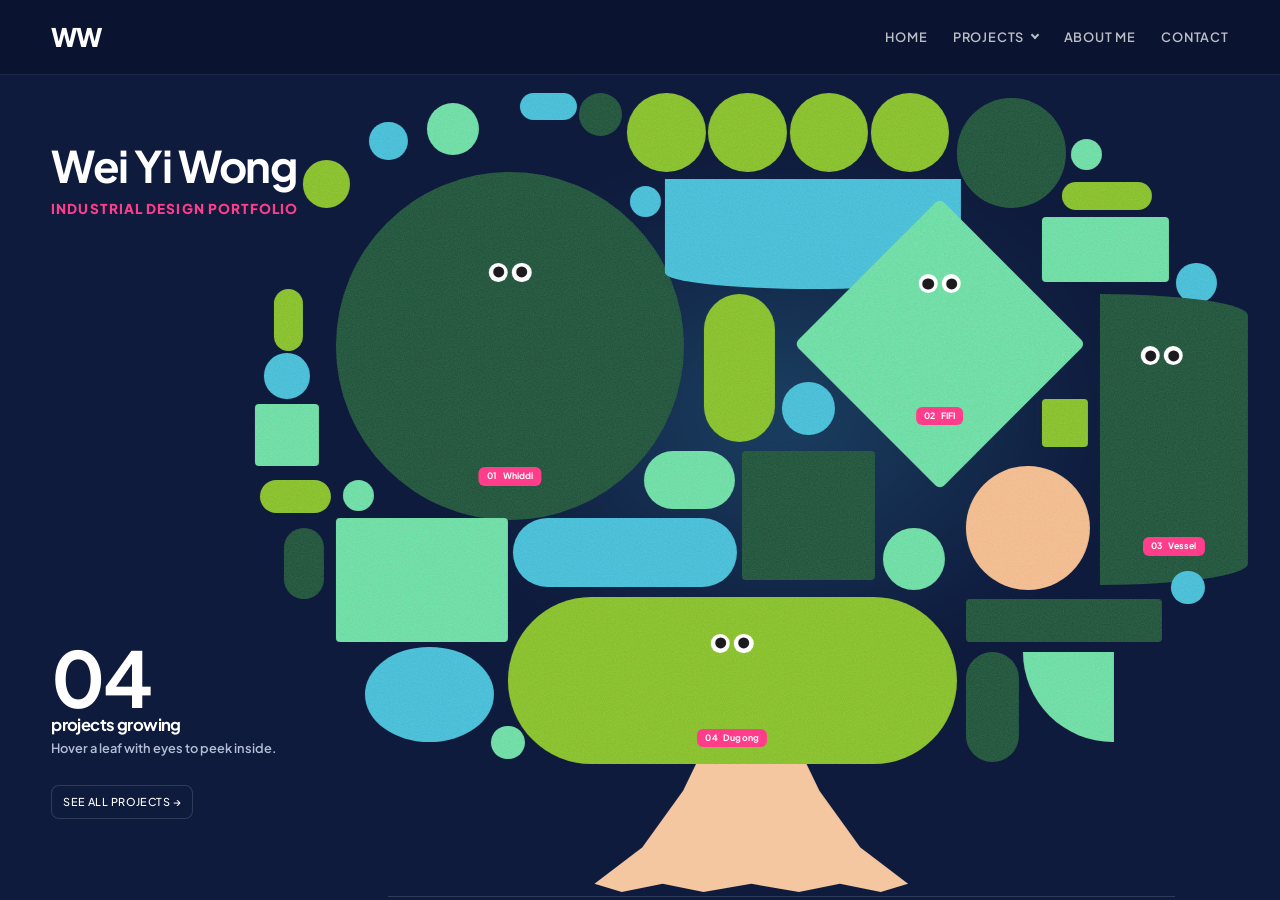
==== commit c362a5d3: "new stuff" ====
--- a/index.html
+++ b/index.html
@@ -7,7 +7,7 @@
   <meta name="description" content="Industrial design portfolio of Wei Yi Wong, Wentworth Institute of Technology. Every leaf on the tree is a project.">
   <link rel="preconnect" href="https://fonts.googleapis.com">
   <link rel="preconnect" href="https://fonts.gstatic.com" crossorigin>
-  <link href="https://fonts.googleapis.com/css2?family=Anton&family=Fredoka:wght@400..700&family=Nunito:ital,wght@0,400..800;1,400&display=swap" rel="stylesheet">
+  <link href="https://fonts.googleapis.com/css2?family=Plus+Jakarta+Sans:wght@300..800&display=swap" rel="stylesheet">
   <link rel="stylesheet" href="css/style.css">
   <link rel="stylesheet" href="css/tree.css">
 </head>
@@ -31,7 +31,7 @@
       <p class="t-kicker">Industrial Design Portfolio</p>
 
       <div class="t-label" id="tLabel" aria-live="polite">
-        <div class="t-num" id="tNum"><span class="u">_</span>00</div>
+        <div class="t-num" id="tNum"><span class="u">_</span>04</div>
         <h2 class="t-title" id="tTitle">projects growing</h2>
         <p class="t-tag" id="tTag">Hover a leaf with eyes to peek inside.</p>
         <a class="t-go" id="tGo" href="projects.html">See all projects →</a>
--- a/css/style.css
+++ b/css/style.css
@@ -12,7 +12,7 @@
   --text: #F4F1EA;        /* warm white */
   --muted: #B7B8BE;
   --dark: #1B1B1D;        /* text on grey or blue */
-  --accent: #F5873A;      /* the one pop of colour: starburst orange */
+  --accent: #FF8AB8;      /* the one pop of colour: bubblegum pink (was orange #F5873A) */
   --white: #FFFFFF;
 
   --round: 32px;
@@ -82,7 +82,7 @@
 .btn:hover { transform: scale(1.06, .94); background: var(--blob-hi); }
 .btn:active { transform: scale(.94, 1.06); }
 .btn.accent { background: var(--accent); }
-.btn.accent:hover { background: #F8A262; }
+.btn.accent:hover { background: #FFA8CB; }
 .btn.ghost { background: transparent; color: var(--text); box-shadow: inset 0 0 0 2px var(--blob); }
 .btn.ghost:hover { background: var(--panel-2); }
 .btn[disabled] { opacity: .35; cursor: not-allowed; transform: none; }
@@ -825,7 +825,7 @@
 /* =========================================================
    EDIT MODE (js/editor.js): add ?edit to a page address
    ========================================================= */
-.editing [data-edit-key] { outline: 2px dashed rgba(245, 135, 58, .55); outline-offset: 3px; }
+.editing [data-edit-key] { outline: 2px dashed rgba(255, 138, 184, .55); outline-offset: 3px; }
 .editing [data-edit-key], .editing [data-edit-key] * { cursor: move !important; }
 .editing .edit-selected { outline: 3px solid var(--accent); outline-offset: 3px; }
 .editing [data-edit-key]:hover img { transform: none; }
@@ -1240,7 +1240,7 @@
   border-radius: 26px; border: 1px solid var(--line); background: rgba(255,255,255,.035); color: var(--text); text-decoration: none;
   transition: transform .25s ease, border-color .25s ease, background .25s ease;
 }
-.ct-card:hover, .ct-card:focus-visible { transform: translateY(-4px); border-color: var(--accent); background: rgba(245,135,58,.08); }
+.ct-card:hover, .ct-card:focus-visible { transform: translateY(-4px); border-color: var(--accent); background: rgba(255,138,184,.08); }
 .ct-label { font-family: var(--display); font-weight: 700; font-size: .85rem; letter-spacing: .12em; text-transform: uppercase; color: var(--muted); }
 .ct-label::before { content: ""; display: inline-block; width: .6em; height: .6em; margin-right: .6em; border-radius: 50%; background: var(--accent); }
 .ct-value { font-family: var(--display); font-weight: 600; font-size: clamp(1.15rem, 1.6vw, 1.6rem); word-break: break-word; }
@@ -1252,3 +1252,225 @@
 .ct-title .eat { white-space: normal; display: inline; }
 @media (max-width: 899px) { .ct-title { font-size: clamp(2.2rem, 11vw, 3.4rem); } }
 .ct-title { margin-bottom: clamp(30px, 3.6vw, 60px); }
+/* Whiddi foam models: three pictures in one straight row, same height, bottoms lined up */
+.wh-three:not(.wh-paper3) { align-items: end; }
+.wh-three:not(.wh-paper3) .zoom, .wh-three:not(.wh-paper3) .zoom img { height: 22vw; max-height: none; width: auto; }
+.wh-three:not(.wh-paper3) .zoom img { object-fit: contain; }
+/* Whiddi: backgrounds cut out of the model pictures, so no white panels or blend tricks */
+/* foam+obo back on white paper (cut-out overrides removed) */
+
+
+/* Whiddi foam models: back on white rectangles, all the same size */
+.wh-three.wh-foam-box { align-items: stretch; column-gap: 4%; width: 88%; }
+.wh-three.wh-foam-box .zoom { width: 100%; height: auto; max-height: none; aspect-ratio: 1 / 1; background: #fff; border-radius: 14px; padding: 6%; box-sizing: border-box; display: flex; align-items: center; justify-content: center; }
+.wh-three.wh-foam-box .zoom img { width: 100%; height: 100%; max-height: none; object-fit: contain; mix-blend-mode: multiply; }
+@media (max-width: 760px) { .wh-three.wh-foam-box { width: 100%; column-gap: 3%; } }
+
+/* =========================================================
+   THEME: navy page, white words, hot pink accent
+   (palette: Navy #0F1B3D, White #FFFFFF, Hot Pink #FF3D8B)
+   To go back to the old near-black look, delete this whole block.
+   ========================================================= */
+:root {
+  --bg: #0F1B3D;            /* navy page */
+  --panel: #17244C;
+  --panel-2: #1F2E5B;
+  --text: #FFFFFF;          /* white words */
+  --muted: #B4BDD6;
+  --accent: #FF3D8B;        /* hot pink: buttons, stars, numbers */
+  --line: rgba(255, 255, 255, .14);
+  /* --dark stays near-black: googly-eye pupils and text on grey/white panels */
+}
+body { background-image: radial-gradient(rgba(255, 255, 255, .06) 1px, transparent 1.2px); }
+
+/* white words on the pink buttons, badges and tags */
+.btn.accent, .nav a[aria-current="page"], .btn.ghost[aria-current="page"],
+.burst span, .tree-home .t-go:hover, .skip-link { color: #FFFFFF; }
+.btn.accent:hover { background: #FF6AA6; }
+.tree-home .leaf-num { background: var(--accent); color: #FFFFFF; }
+
+/* photo heroes fade into navy instead of black */
+.case-hero::after {
+  background:
+    linear-gradient(90deg, rgba(15, 27, 61, .55), rgba(15, 27, 61, 0) 45%),
+    linear-gradient(180deg, rgba(15, 27, 61, .5), rgba(15, 27, 61, 0) 18%, rgba(15, 27, 61, 0) 62%, var(--bg) 100%);
+}
+
+/* drop-down menu, tags, cards and picture viewer in navy */
+.nav-menu { background: rgba(15, 27, 61, .97); box-shadow: 0 0 0 1px var(--line), 0 18px 40px rgba(0, 0, 0, .45); }
+.ct-card:hover, .ct-card:focus-visible { background: rgba(255, 61, 139, .08); }
+.lightbox { background: rgba(11, 20, 46, .97); }
+.lb-close { color: #FFFFFF; }
+.editing [data-edit-key] { outline-color: rgba(255, 61, 139, .55); }
+
+/* home tree: glow tinted to sit on navy */
+body.tree-home { --glow: #2A6F8F; }
+
+/* =========================================================
+   MINIMAL PASS (whole site): fewer boxes and decorations,
+   plain text menu, quiet buttons. Delete this block to undo.
+   ========================================================= */
+body { background-image: none; }
+
+/* decorations off: worms, googly eyes on cards, star badges */
+.p-card .peek, .case-burst { display: none !important; }   /* worms are back (no longer hidden) */
+
+/* menu: plain text links, the current page underlined in pink */
+.nav { gap: clamp(14px, 2vw, 30px); align-items: center; }
+.nav .btn, .nav .btn.ghost, .nav a[aria-current="page"], .nav .btn.ghost[aria-current="page"] {
+  background: transparent !important; box-shadow: none !important; border-radius: 0;
+  padding: 6px 0; color: var(--text); opacity: .72;
+  font-family: "JetBrains Mono", ui-monospace, monospace; font-weight: 500;
+  font-size: .72rem; letter-spacing: .18em; text-transform: uppercase;
+  transition: opacity .2s;
+}
+.nav .btn:hover { opacity: 1; transform: none; }
+.nav a[aria-current="page"], .nav .btn[aria-current="page"] { opacity: 1; color: var(--text) !important; box-shadow: inset 0 -2px 0 var(--accent) !important; }
+.nav-drop .btn { gap: 6px; }
+.nav-menu { border-radius: 4px; }
+
+/* buttons: thin outline, no fill */
+.btn.ghost { box-shadow: inset 0 0 0 1px var(--line); }
+.btn.accent { box-shadow: none; }
+.case-end .btn, .t-go {
+  font-family: "JetBrains Mono", ui-monospace, monospace; font-weight: 500;
+  font-size: .72rem; letter-spacing: .18em; text-transform: uppercase; border-radius: 2px;
+}
+
+/* softer corners and fewer outlines on pictures and panels */
+.case-panel, .case-paper { box-shadow: none; }
+.p-card .num::before, .p-card .num::after, .case-h .num::before, .case-h .num::after { content: none; }
+
+/* minimal headings: clean Space Grotesk everywhere instead of the rounded font */
+h1, h2, h3, .case-title, .case-h, .p-card h3, .page-title, .logo {
+  font-family: "Space Grotesk", system-ui, sans-serif !important; font-weight: 600 !important; letter-spacing: -.035em;
+}
+.case-title { letter-spacing: -.045em; }
+@media (max-width: 600px) {
+  .nav { gap: 14px; flex-wrap: nowrap; }
+  .nav .btn, .nav .btn.ghost, .nav a[aria-current="page"] { font-size: .62rem !important; letter-spacing: .1em; padding: 4px 0; min-height: 0; }
+  .topbar { align-items: center; }
+}
+
+/* Whiddi Foam and Obo panel: photo whites blend into the panel so there are no lighter boxes */
+.wh-paper3 { background: #FFFFFF !important; }
+.wh-paper3 .zoom img { mix-blend-mode: multiply !important; }
+/* the three models evenly spaced: equal columns, same height, centred */
+.case .wh-paper3 { grid-template-columns: repeat(3, 1fr) !important; column-gap: 4% !important; justify-items: center; align-items: center !important; padding: 4% 5% !important; }
+.case .wh-paper3 .zoom, .case .wh-paper3 .zoom:first-child { width: 100% !important; justify-self: center !important; align-self: center !important; display: flex; justify-content: center; }
+.case .wh-paper3 .zoom img { width: 100% !important; height: clamp(160px, 24vw, 380px) !important; object-fit: contain; }
+/* a bit taller with more breathing room above and below */
+.case .wh-paper3 { padding: 7% 5% !important; }
+.case .wh-paper3 .zoom img { height: clamp(200px, 28vw, 440px) !important; }
+
+/* "Skills" section in the Projects drop-down (CAD Renders, Photoshop) */
+.nm-label { display: block; margin: 8px 12px 4px; padding-top: 10px; border-top: 1px solid var(--line); font-family: "JetBrains Mono", ui-monospace, monospace; font-size: .66rem; letter-spacing: .2em; text-transform: uppercase; color: var(--muted); }
+.nm-initials { display: grid; place-items: center; background: var(--accent) !important; color: #fff; font-family: "Space Grotesk", system-ui, sans-serif; font-weight: 700; font-size: 1.05rem; }
+
+/* every circle pink: menu thumbnails, their numbers, and the round project photos */
+.nav-menu a { --pc: var(--accent) !important; }
+.nm-thumb { box-shadow: 0 0 0 2px var(--accent) !important; }
+.p-card .thumb { box-shadow: 0 0 0 3px var(--accent); }
+
+/* =========================================================
+   MODERN FONT EVERYWHERE: Geist for all words, Geist Mono for
+   the small labels (menu, numbers, "Scroll", captions).
+   Delete this block to go back to the previous fonts.
+   ========================================================= */
+:root { --display: "Geist", system-ui, sans-serif; --serif: "Geist", system-ui, sans-serif; --mono: "Geist Mono", ui-monospace, monospace; }
+body, body * { font-family: "Geist", system-ui, -apple-system, sans-serif !important; }
+.nav .btn, .nav a, .t-kicker, .t-go, .mono-num, .mono-scroll, .mono-band-num, .sk-kicker, .sk-kicker span, .sk-label,
+.num, .case-h .num, .p-card .num, .nm-num, .nm-label, .lb-count, .topo-deco text, .topo-label .num,
+.ct-kicker, .ct-label, .case-end .btn, .gum-hint, .sk-empty {
+  font-family: "Geist Mono", ui-monospace, monospace !important;
+}
+h1, h2, h3, .case-title, .t-name, .t-num, .t-title, .mono-word, .mono-band-word, .sk-word, .topo-label .name, .ct-title {
+  font-weight: 600 !important; letter-spacing: -.04em;
+}
+.mono-word, .mono-band-word, .sk-word { font-weight: 700 !important; letter-spacing: -.06em; }
+p, li, .t-tag, .mono-info, .case-sub { letter-spacing: -.005em; }
+
+/* =========================================================
+   FONT TRY #2: Plus Jakarta Sans for all words, DM Mono for labels.
+   (To go back to Geist, delete this block.)
+   ========================================================= */
+:root { --display: "Plus Jakarta Sans", system-ui, sans-serif; --serif: "Plus Jakarta Sans", system-ui, sans-serif; --mono: "DM Mono", ui-monospace, monospace; }
+body, body * { font-family: "Plus Jakarta Sans", system-ui, -apple-system, sans-serif !important; }
+.nav .btn, .nav a, .t-kicker, .t-go, .mono-num, .mono-scroll, .mono-band-num, .sk-kicker, .sk-kicker span, .sk-label,
+.num, .case-h .num, .p-card .num, .nm-num, .nm-label, .lb-count, .topo-deco text, .topo-label .num,
+.ct-kicker, .ct-label, .case-end .btn, .gum-hint, .sk-empty {
+  font-family: "DM Mono", ui-monospace, monospace !important;
+}
+h1, h2, h3, .case-title, .t-name, .t-num, .t-title, .topo-label .name, .ct-title { font-weight: 700 !important; letter-spacing: -.035em; }
+.mono-word, .mono-band-word, .sk-word { font-weight: 800 !important; letter-spacing: -.055em; }
+/* headings and logo in Plus Jakarta Sans too (overrides the older Space Grotesk heading rule) */
+h1, h2, h3, .case-title, .case-h, .p-card h3, .page-title, .logo, .t-name, .t-num, .t-title, .ct-title, .wh-sub, .case-col-title, .case-panel-title {
+  font-family: "Plus Jakarta Sans", system-ui, -apple-system, sans-serif !important;
+}
+.logo { font-weight: 800 !important; letter-spacing: -.04em; }
+.sk-label { font-family: "DM Mono", ui-monospace, monospace !important; }
+/* menu tabs (Home, Projects, About me, Contact) in Plus Jakarta Sans */
+.nav .btn, .nav a, .nav .btn.ghost, .nav a[aria-current="page"] {
+  font-family: "Plus Jakarta Sans", system-ui, -apple-system, sans-serif !important;
+  font-weight: 600 !important; font-size: .8rem !important; letter-spacing: .06em !important;
+}
+@media (max-width: 600px) { .nav .btn, .nav a { font-size: .66rem !important; letter-spacing: .03em !important; } }
+@media (max-width: 600px) {
+  .nav .btn, .nav a, .nav .btn.ghost, .nav a[aria-current="page"] { font-size: .64rem !important; letter-spacing: .02em !important; white-space: nowrap; }
+  .nav { gap: 12px !important; }
+}
+
+/* =========================================================
+   ONE FONT EVERYWHERE: every word on every page in Plus Jakarta Sans
+   (the cover word, the small labels, numbers, menu, captions...).
+   The ":is(#__, *)" part just makes this rule win over the older ones.
+   ========================================================= */
+body :is(#__, *), body :is(#__, *)::before, body :is(#__, *)::after {
+  font-family: "Plus Jakarta Sans", system-ui, -apple-system, sans-serif !important;
+}
+/* cover word: same font, extra bold so it still reads big and strong */
+.pf-word { font-weight: 800 !important; letter-spacing: -.03em !important; font-stretch: normal !important; }
+.pf-year, .pf-name, .pf-disc { font-stretch: normal !important; font-weight: 700 !important; }
+
+/* top bar: its own darker navy band across every page */
+.topbar, .case-hero .topbar, .home .topbar, .tree-home .topbar, .hang-home .topbar, .front-home .topbar, .about2-page .topbar {
+  background: #0A1430 !important;
+  box-shadow: 0 1px 0 rgba(255, 255, 255, .06);
+}
+
+/* FIFI foam models: each paragraph sits next to its own foam model (no overlap) */
+.case-foam { display: grid; grid-template-columns: 1fr 1fr; column-gap: 6%; row-gap: 28px; align-items: center; min-height: 0; }
+.case-foam .case-label { grid-column: 1 / -1; }
+.case-foam p { width: auto; margin: 0; }
+.case-foam p:nth-of-type(1) { grid-column: 1; grid-row: 2; }
+.case-foam .foam-a { grid-column: 2; grid-row: 2; }
+.case-foam .foam-b { grid-column: 1; grid-row: 3; }
+.case-foam p:nth-of-type(2) { grid-column: 2; grid-row: 3; }
+.case-foam .foam-a, .case-foam .foam-b { position: static; width: 100%; margin: 0; }
+@media (max-width: 760px) {
+  .case-foam { column-gap: 4%; }
+  .case-foam p { font-size: .92em; }
+}
+
+/* product photos on white squares: background lifted to the square's white (filter from js/nav.js) */
+.vs-grid img, .vs-pair:not(.vs-finals) img, .vs-big img, .vs-ideas .vs-models img,
+.wh-paper3 .zoom img, .wh-three.wh-foam-box .zoom img,
+.dg-sketch-row .case-paper img, .dg-foam img, .dg-pair img { filter: url(#pw); }
+
+/* résumé download link on the Contact page */
+.ct-resume { display: inline-block; padding: 12px 22px; border: 1.5px solid var(--accent); border-radius: 999px; color: var(--text); font-weight: 700; text-decoration: none; transition: background .25s, color .25s; }
+.ct-resume:hover, .ct-resume:focus-visible { background: var(--accent); color: #fff; }
+
+/* Vessel ending: final model pair and render smaller and centred */
+.vs-finals { max-width: 860px; margin-left: auto !important; margin-right: auto !important; }
+.vs-render { display: block; max-width: 980px; margin-left: auto !important; margin-right: auto !important; }
+.vs-render img { width: 100%; height: auto; }
+
+/* Vessel ending: final model photos and the render side by side, same height */
+.vs-endrow { display: grid; grid-template-columns: 1fr 1fr; gap: clamp(16px, 2vw, 32px); align-items: stretch; }
+.vs-endrow .vs-finals, .vs-endrow .vs-render { max-width: none; width: 100%; margin: 0 !important; }
+.vs-endrow .vs-finals { padding: 6% 8%; column-gap: 8%; display: grid; grid-template-columns: 1fr 1fr; align-items: center; }
+.vs-endrow .vs-finals .zoom img { max-height: none; width: 100%; height: auto; }
+.vs-endrow .vs-render { overflow: hidden; border-radius: 14px; }
+.vs-endrow .vs-render img { width: 100%; height: 100%; object-fit: cover; }
+@media (max-width: 760px) { .vs-endrow { grid-template-columns: 1fr; } }
--- a/css/tree.css
+++ b/css/tree.css
@@ -255,3 +255,30 @@
 @media (max-width: 899px) { .t-num { font-size: clamp(3.6rem, 19vw, 6rem); } }
 /* no blinking orange bar before the big number */
 .t-num .u { display: none; }
+
+/* ---------- tree as the main focus: bigger tree, shorter trunk, smaller side text ---------- */
+@media (min-width: 900px) {
+  .t-stage { grid-template-columns: 27% 1fr; }
+  .t-name { font-size: clamp(2rem, 3.4vw, 3.8rem); white-space: nowrap; }
+  .t-kicker { font-size: clamp(.85rem, 1vw, 1.1rem); }
+  .t-tree-wrap { padding-top: 62px; padding-bottom: 0; place-items: end center; }
+  .t-tree { aspect-ratio: 420 / 340; width: min(100%, calc((100svh - 78px) * 420 / 340)); }
+  .t-canopy { height: 84.7%; }
+  .t-trunk { top: 74.1%; height: 24.9%; }
+  .t-ground { bottom: 3px; }
+  .t-glow { width: 100%; opacity: .45; }
+}
+@media (min-width: 1200px) {
+  .t-stage { grid-template-columns: 24% 1fr; }
+  .t-tree { width: min(112%, 1500px, calc((100svh - 78px) * 420 / 340)); translate: -3% 0; }
+}
+
+/* the big project number on the left, smaller so the tree leads */
+.t-num { font-size: clamp(3rem, 6vw, 6rem); }
+.t-title { font-size: clamp(1rem, 1.3vw, 1.4rem); margin: 8px 0 4px; }
+@media (max-width: 899px) { .t-num { font-size: clamp(3rem, 15vw, 4.6rem); } }
+
+/* project name next to the number on each project leaf (helps on phones, where you can't hover) */
+.leaf-name { margin-left: 5px; font-weight: 700; letter-spacing: .02em; }
+.tree-home .leaf-num { white-space: nowrap; padding: 2px 8px; }
+@media (max-width: 899px) { .tree-home .leaf-num { font-size: .58rem; padding: 2px 6px; } }
